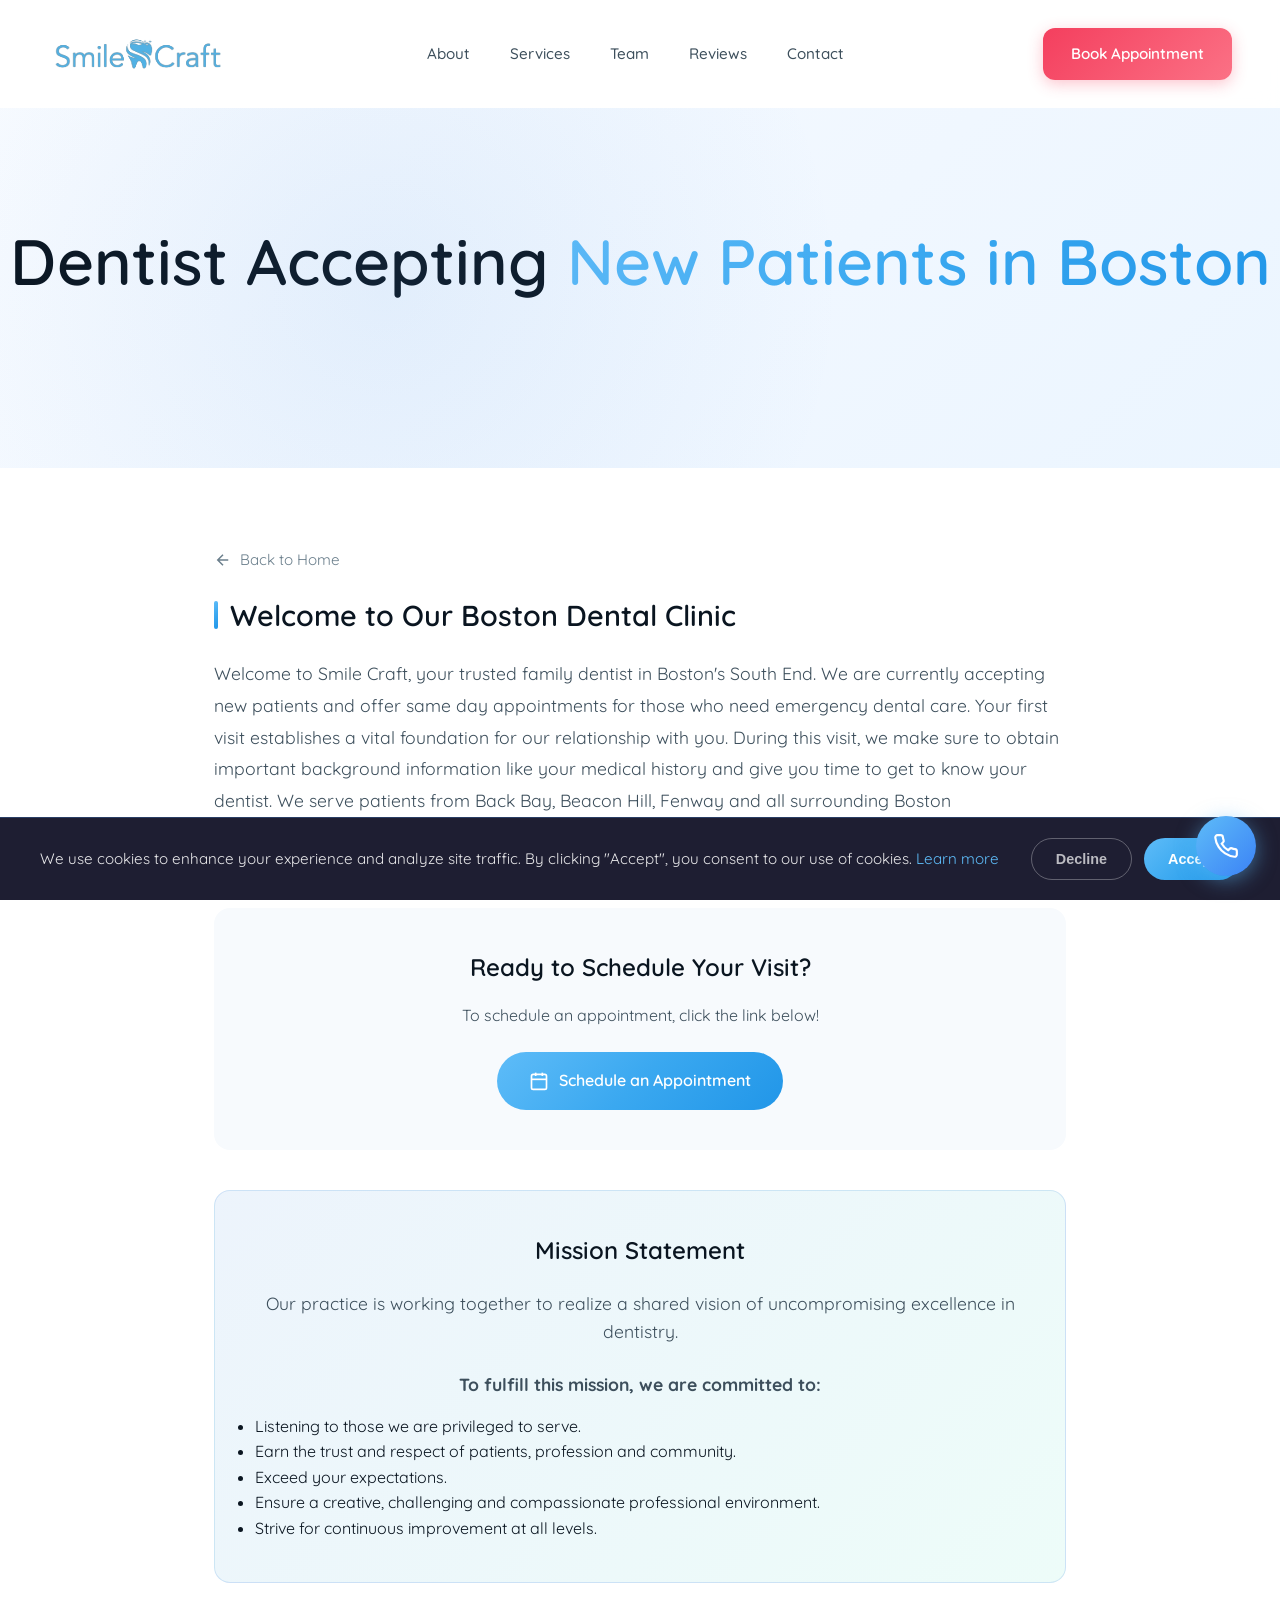
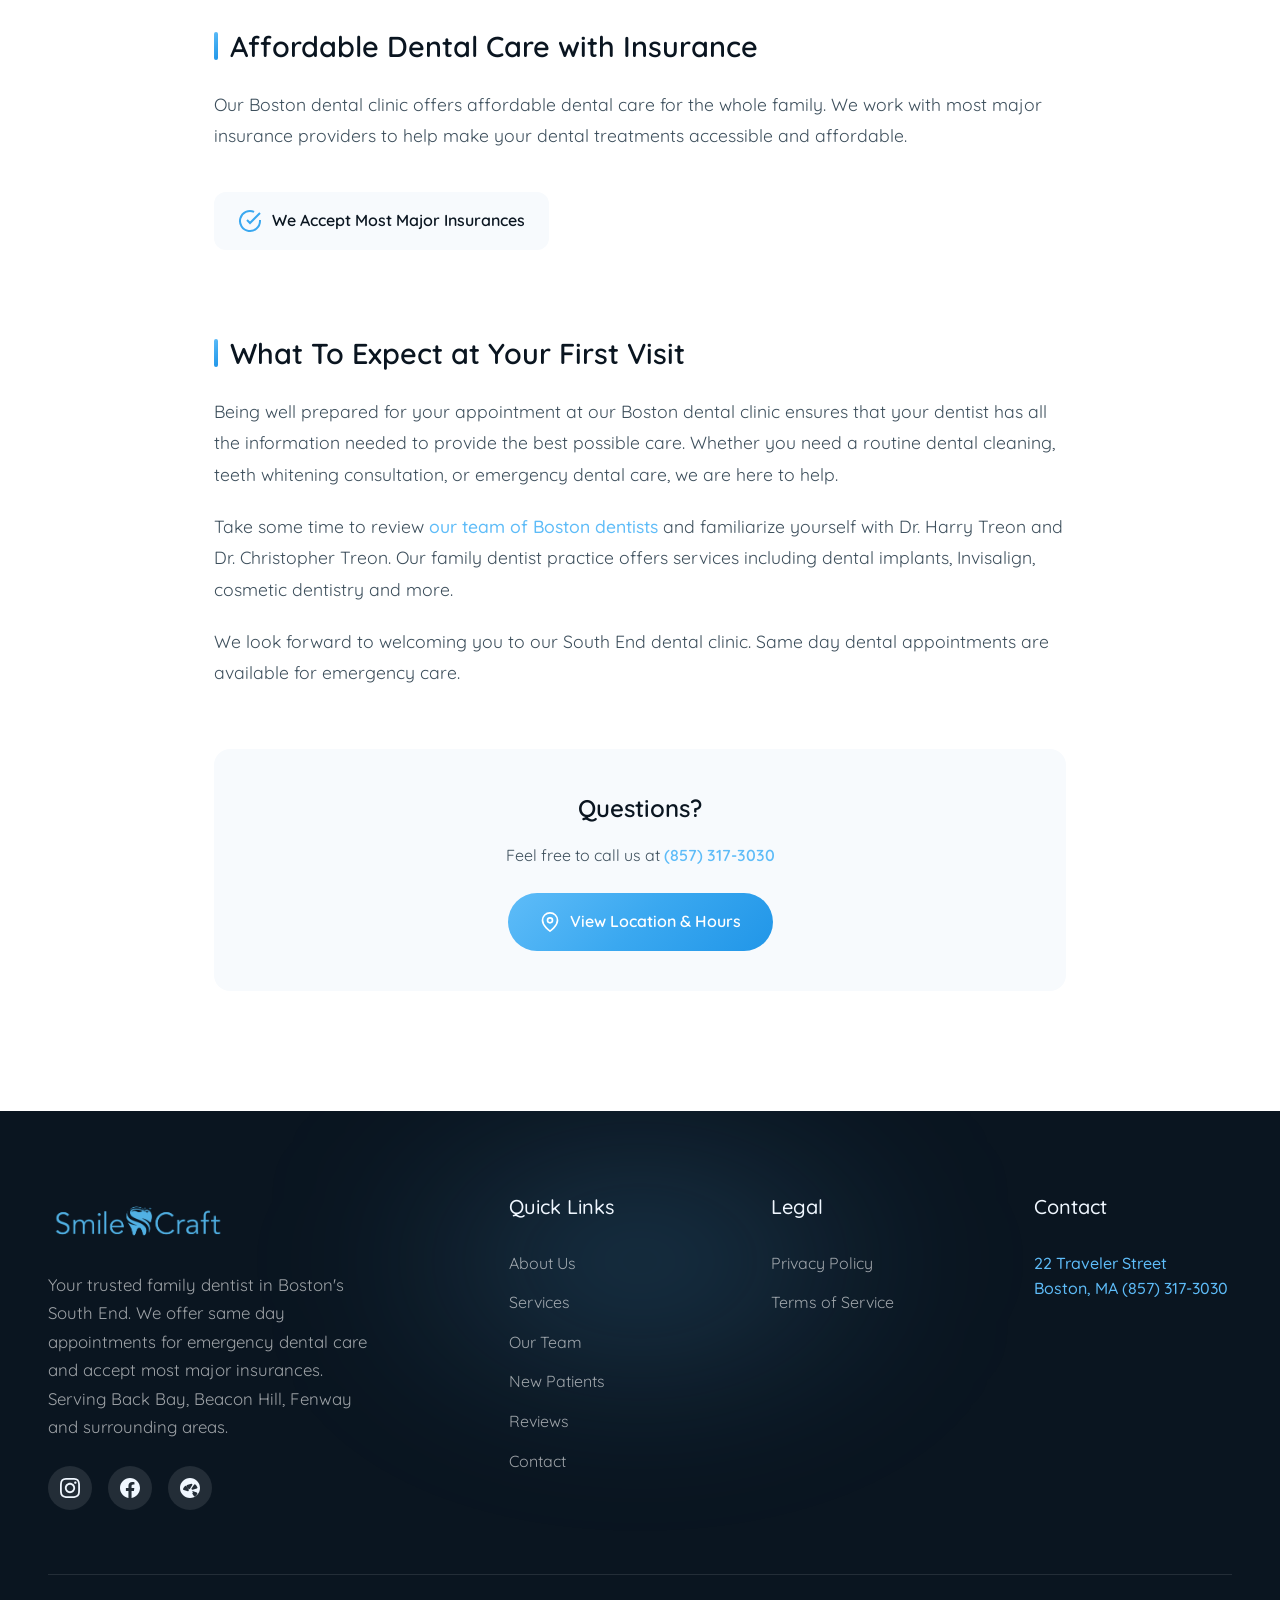
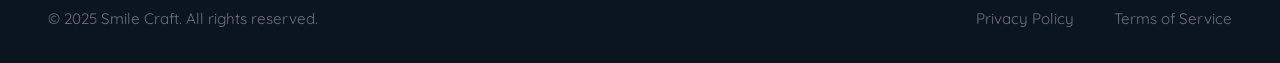
==== new-patients.html @ 6d2b988d "initial commit" ====
<!DOCTYPE html>
<html lang="en">
<head>
    <meta charset="UTF-8">
    <meta name="viewport" content="width=device-width, initial-scale=1.0">
    <title>New Patients | Dentist Accepting New Patients Boston | Same Day Appointments</title>
    <meta name="description" content="Smile Craft is a family dentist in Boston accepting new patients. We offer same day appointments and accept most major insurances. Visit our South End dental clinic today.">

    <!-- Google Tag Manager -->
    <script>(function(w,d,s,l,i){w[l]=w[l]||[];w[l].push({'gtm.start':
    new Date().getTime(),event:'gtm.js'});var f=d.getElementsByTagName(s)[0],
    j=d.createElement(s),dl=l!='dataLayer'?'&l='+l:'';j.async=true;j.src=
    'https://www.googletagmanager.com/gtm.js?id='+i+dl;f.parentNode.insertBefore(j,f);
    })(window,document,'script','dataLayer','GTM-54HP6XB7');</script>
    <!-- End Google Tag Manager -->

    <!-- Fonts -->
    <link rel="preconnect" href="https://fonts.googleapis.com">
    <link rel="preconnect" href="https://fonts.gstatic.com" crossorigin>
    <link href="https://fonts.googleapis.com/css2?family=Quicksand:wght@300;400;500;600;700&display=swap" rel="stylesheet">
    
    <!-- Styles -->
    <link rel="stylesheet" href="styles.css">
    <style>
        /* Use default cursor on this page */
        body, body * {
            cursor: auto !important;
        }
        
        body a, body button {
            cursor: pointer !important;
        }
        
        .page-hero {
            min-height: 40vh;
            display: flex;
            align-items: center;
            justify-content: center;
            background: var(--gradient-dark);
            position: relative;
            padding-top: 100px;
        }
        
        .page-hero::before {
            content: '';
            position: absolute;
            inset: 0;
            background: radial-gradient(circle at 30% 50%, rgba(74, 144, 226, 0.1) 0%, transparent 50%);
        }
        
        .page-hero h1 {
            font-size: clamp(2.5rem, 5vw, 4rem);
            font-weight: 600;
            text-align: center;
            color: var(--text-primary);
        }
        
        .page-hero h1 span {
            background: var(--gradient-primary);
            -webkit-background-clip: text;
            -webkit-text-fill-color: transparent;
        }
        
        .page-content {
            padding: 80px 0;
            background: var(--bg-primary);
        }
        
        .content-container {
            max-width: 900px;
            margin: 0 auto;
            padding: 0 24px;
        }
        
        .content-section {
            margin-bottom: 60px;
        }
        
        .content-section h2 {
            font-size: 1.8rem;
            font-weight: 600;
            color: var(--text-primary);
            margin-bottom: 20px;
            display: flex;
            align-items: center;
            gap: 12px;
        }
        
        .content-section h2::before {
            content: '';
            width: 4px;
            height: 28px;
            background: var(--gradient-primary);
            border-radius: 2px;
        }
        
        .content-section p {
            font-size: 1.1rem;
            line-height: 1.8;
            color: var(--text-secondary);
            margin-bottom: 20px;
        }
        
        .content-section ul {
            list-style: none;
            padding: 0;
            margin: 20px 0;
        }
        
        .content-section ul li {
            font-size: 1.1rem;
            line-height: 1.8;
            color: var(--text-secondary);
            padding-left: 28px;
            position: relative;
            margin-bottom: 12px;
        }
        
        .content-section ul li::before {
            content: '';
            position: absolute;
            left: 0;
            top: 10px;
            width: 8px;
            height: 8px;
            background: var(--accent-primary);
            border-radius: 50%;
        }
        
        .cta-box {
            background: var(--bg-secondary);
            border: 1px solid var(--border-light);
            border-radius: 16px;
            padding: 40px;
            text-align: center;
            margin: 40px 0;
        }
        
        .cta-box h3 {
            font-size: 1.5rem;
            font-weight: 600;
            color: var(--text-primary);
            margin-bottom: 16px;
        }
        
        .cta-box p {
            color: var(--text-secondary);
            margin-bottom: 24px;
        }
        
        .cta-button {
            display: inline-flex;
            align-items: center;
            gap: 10px;
            padding: 16px 32px;
            background: var(--gradient-primary);
            color: white;
            text-decoration: none;
            border-radius: 50px;
            font-weight: 600;
            font-size: 1rem;
            transition: transform 0.3s ease, box-shadow 0.3s ease;
        }
        
        .cta-button:hover {
            transform: translateY(-2px);
            box-shadow: 0 10px 30px rgba(74, 144, 226, 0.3);
        }
        
        .mission-box {
            background: linear-gradient(135deg, rgba(74, 144, 226, 0.1) 0%, rgba(80, 227, 194, 0.1) 100%);
            border: 1px solid rgba(74, 144, 226, 0.2);
            border-radius: 16px;
            padding: 40px;
            margin: 40px 0;
        }
        
        .mission-box h3 {
            font-size: 1.5rem;
            font-weight: 600;
            color: var(--text-primary);
            margin-bottom: 20px;
            text-align: center;
        }
        
        .mission-box > p {
            text-align: center;
            font-size: 1.1rem;
            color: var(--text-secondary);
            margin-bottom: 24px;
        }
        
        .insurance-badge {
            display: inline-flex;
            align-items: center;
            gap: 10px;
            padding: 16px 24px;
            background: var(--bg-secondary);
            border: 1px solid var(--border-light);
            border-radius: 12px;
            margin: 20px 0;
        }
        
        .insurance-badge svg {
            width: 24px;
            height: 24px;
            color: var(--accent-secondary);
        }
        
        .insurance-badge span {
            font-weight: 600;
            color: var(--text-primary);
        }
        
        .staff-link {
            color: var(--accent-primary);
            text-decoration: none;
            font-weight: 500;
            transition: color 0.3s ease;
        }
        
        .staff-link:hover {
            color: var(--accent-secondary);
            text-decoration: underline;
        }
        
        .back-link {
            display: inline-flex;
            align-items: center;
            gap: 8px;
            color: var(--text-muted);
            text-decoration: none;
            font-size: 0.95rem;
            margin-bottom: 20px;
            transition: color 0.3s ease;
        }
        
        .back-link:hover {
            color: var(--accent-primary);
        }
        
        .back-link svg {
            width: 18px;
            height: 18px;
        }
    </style>
</head>
<body>
    <!-- Google Tag Manager (noscript) -->
    <noscript><iframe src="https://www.googletagmanager.com/ns.html?id=GTM-54HP6XB7"
    height="0" width="0" style="display:none;visibility:hidden"></iframe></noscript>
    <!-- End Google Tag Manager (noscript) -->

    <!-- Page Transition Overlay -->
    <div class="page-transition" id="pageTransition"></div>
    
    <!-- Navigation -->
    <nav class="nav" id="nav">
        <div class="nav-container">
            <a href="index.html" class="nav-logo">
                <img src="assets/images/SC_TEXT_RGB.png" alt="Smile Craft Family Dentist Boston" class="logo-img">
            </a>
            
            <ul class="nav-links">
                <li><a href="index.html#about">About</a></li>
                <li><a href="index.html#services">Services</a></li>
                <li><a href="index.html#team">Team</a></li>
                <li><a href="index.html#testimonials">Reviews</a></li>
                <li><a href="index.html#contact">Contact</a></li>
            </ul>
            
            <a href="https://book2.getweave.com/a39bddf2-48ac-44b0-9388-3fecc2f129c3/request-appointment" target="_blank" rel="noopener noreferrer" class="nav-cta">Book Appointment</a>
            
            <button class="nav-toggle" aria-label="Toggle menu">
                <span></span>
                <span></span>
                <span></span>
            </button>
        </div>
    </nav>
    
    <!-- Mobile Menu -->
    <div class="mobile-menu">
        <button class="mobile-menu-close" aria-label="Close menu">
            <svg width="28" height="28" viewBox="0 0 24 24" fill="none" stroke="currentColor" stroke-width="2">
                <line x1="18" y1="6" x2="6" y2="18"></line>
                <line x1="6" y1="6" x2="18" y2="18"></line>
            </svg>
        </button>
        <ul class="mobile-menu-links">
            <li><a href="index.html#about">About</a></li>
            <li><a href="index.html#services">Services</a></li>
            <li><a href="index.html#team">Team</a></li>
            <li><a href="index.html#testimonials">Reviews</a></li>
            <li><a href="index.html#contact">Contact</a></li>
        </ul>
        <a href="https://book2.getweave.com/a39bddf2-48ac-44b0-9388-3fecc2f129c3/request-appointment" target="_blank" rel="noopener noreferrer" class="mobile-menu-cta">Book Appointment</a>
    </div>
    
    <!-- Page Hero -->
    <section class="page-hero">
        <h1>Dentist Accepting <span>New Patients in Boston</span></h1>
    </section>
    
    <!-- Page Content -->
    <section class="page-content">
        <div class="content-container">
            
            <a href="index.html" class="back-link">
                <svg viewBox="0 0 24 24" fill="none" stroke="currentColor" stroke-width="2">
                    <path d="M19 12H5M12 19l-7-7 7-7"/>
                </svg>
                Back to Home
            </a>
            
            <div class="content-section">
                <h2>Welcome to Our Boston Dental Clinic</h2>
                <p>
                    Welcome to Smile Craft, your trusted family dentist in Boston's South End. We are currently
                    accepting new patients and offer same day appointments for those who need emergency dental care.
                    Your first visit establishes a vital foundation for our relationship with you. During this visit,
                    we make sure to obtain important background information like your medical history and give you
                    time to get to know your dentist. We serve patients from Back Bay, Beacon Hill, Fenway and all
                    surrounding Boston neighborhoods.
                </p>
            </div>
            
            <div class="cta-box">
                <h3>Ready to Schedule Your Visit?</h3>
                <p>To schedule an appointment, click the link below!</p>
                <a href="https://book2.getweave.com/a39bddf2-48ac-44b0-9388-3fecc2f129c3/request-appointment" target="_blank" rel="noopener noreferrer" class="cta-button">
                    <svg width="20" height="20" viewBox="0 0 24 24" fill="none" stroke="currentColor" stroke-width="2">
                        <rect x="3" y="4" width="18" height="18" rx="2" ry="2"/>
                        <line x1="16" y1="2" x2="16" y2="6"/>
                        <line x1="8" y1="2" x2="8" y2="6"/>
                        <line x1="3" y1="10" x2="21" y2="10"/>
                    </svg>
                    Schedule an Appointment
                </a>
            </div>
            
            <div class="mission-box">
                <h3>Mission Statement</h3>
                <p>Our practice is working together to realize a shared vision of uncompromising excellence in dentistry.</p>
                <p style="text-align: center; color: var(--text-secondary); margin-bottom: 16px;"><strong>To fulfill this mission, we are committed to:</strong></p>
                <ul>
                    <li>Listening to those we are privileged to serve.</li>
                    <li>Earn the trust and respect of patients, profession and community.</li>
                    <li>Exceed your expectations.</li>
                    <li>Ensure a creative, challenging and compassionate professional environment.</li>
                    <li>Strive for continuous improvement at all levels.</li>
                </ul>
            </div>
            
            <div class="content-section">
                <h2>Affordable Dental Care with Insurance</h2>
                <p>
                    Our Boston dental clinic offers affordable dental care for the whole family. We work with most
                    major insurance providers to help make your dental treatments accessible and affordable.
                </p>
                <div class="insurance-badge">
                    <svg viewBox="0 0 24 24" fill="none" stroke="currentColor" stroke-width="2">
                        <path d="M22 11.08V12a10 10 0 1 1-5.93-9.14"/>
                        <polyline points="22 4 12 14.01 9 11.01"/>
                    </svg>
                    <span>We Accept Most Major Insurances</span>
                </div>
            </div>
            
            <div class="content-section">
                <h2>What To Expect at Your First Visit</h2>
                <p>
                    Being well prepared for your appointment at our Boston dental clinic ensures that your dentist
                    has all the information needed to provide the best possible care. Whether you need a routine
                    dental cleaning, teeth whitening consultation, or emergency dental care, we are here to help.
                </p>
                <p>
                    Take some time to review <a href="index.html#team" class="staff-link">our team of Boston dentists</a>
                    and familiarize yourself with Dr. Harry Treon and Dr. Christopher Treon. Our family dentist
                    practice offers services including dental implants, Invisalign, cosmetic dentistry and more.
                </p>
                <p>
                    We look forward to welcoming you to our South End dental clinic. Same day dental appointments
                    are available for emergency care.
                </p>
            </div>
            
            <div class="cta-box">
                <h3>Questions?</h3>
                <p>Feel free to call us at <a href="tel:8573173030" style="color: var(--accent-primary); font-weight: 600;">(857) 317-3030</a></p>
                <a href="index.html#contact" class="cta-button">
                    <svg width="20" height="20" viewBox="0 0 24 24" fill="none" stroke="currentColor" stroke-width="2">
                        <path d="M21 10c0 7-9 13-9 13s-9-6-9-13a9 9 0 0 1 18 0z"/>
                        <circle cx="12" cy="10" r="3"/>
                    </svg>
                    View Location & Hours
                </a>
            </div>
            
        </div>
    </section>
    
    <!-- Footer -->
    <footer class="footer">
        <div class="container">
            <div class="footer-grid">
                <div class="footer-brand">
                    <a href="index.html" class="footer-logo">
                        <img src="assets/images/SC_TEXT_RGB.png" alt="Smile Craft Dental Clinic Boston" class="logo-img">
                    </a>
                    <p class="footer-tagline">
                        Your trusted family dentist in Boston's South End. We offer same day appointments for emergency dental care and accept most major insurances. Serving Back Bay, Beacon Hill, Fenway and surrounding areas.
                    </p>
                    <div class="footer-social">
                        <a href="https://www.instagram.com/smilecraftboston/" target="_blank" rel="noopener" aria-label="Instagram">
                            <svg viewBox="0 0 24 24" fill="currentColor">
                                <path d="M12 2.163c3.204 0 3.584.012 4.85.07 3.252.148 4.771 1.691 4.919 4.919.058 1.265.069 1.645.069 4.849 0 3.205-.012 3.584-.069 4.849-.149 3.225-1.664 4.771-4.919 4.919-1.266.058-1.644.07-4.85.07-3.204 0-3.584-.012-4.849-.07-3.26-.149-4.771-1.699-4.919-4.92-.058-1.265-.07-1.644-.07-4.849 0-3.204.013-3.583.07-4.849.149-3.227 1.664-4.771 4.919-4.919 1.266-.057 1.645-.069 4.849-.069zm0-2.163c-3.259 0-3.667.014-4.947.072-4.358.2-6.78 2.618-6.98 6.98-.059 1.281-.073 1.689-.073 4.948 0 3.259.014 3.668.072 4.948.2 4.358 2.618 6.78 6.98 6.98 1.281.058 1.689.072 4.948.072 3.259 0 3.668-.014 4.948-.072 4.354-.2 6.782-2.618 6.979-6.98.059-1.28.073-1.689.073-4.948 0-3.259-.014-3.667-.072-4.947-.196-4.354-2.617-6.78-6.979-6.98-1.281-.059-1.69-.073-4.949-.073zm0 5.838c-3.403 0-6.162 2.759-6.162 6.162s2.759 6.163 6.162 6.163 6.162-2.759 6.162-6.163c0-3.403-2.759-6.162-6.162-6.162zm0 10.162c-2.209 0-4-1.79-4-4 0-2.209 1.791-4 4-4s4 1.791 4 4c0 2.21-1.791 4-4 4zm6.406-11.845c-.796 0-1.441.645-1.441 1.44s.645 1.44 1.441 1.44c.795 0 1.439-.645 1.439-1.44s-.644-1.44-1.439-1.44z"/>
                            </svg>
                        </a>
                        <a href="https://www.facebook.com/smilecraftsouthend" target="_blank" rel="noopener" aria-label="Facebook">
                            <svg viewBox="0 0 24 24" fill="currentColor">
                                <path d="M24 12.073c0-6.627-5.373-12-12-12s-12 5.373-12 12c0 5.99 4.388 10.954 10.125 11.854v-8.385H7.078v-3.47h3.047V9.43c0-3.007 1.792-4.669 4.533-4.669 1.312 0 2.686.235 2.686.235v2.953H15.83c-1.491 0-1.956.925-1.956 1.874v2.25h3.328l-.532 3.47h-2.796v8.385C19.612 23.027 24 18.062 24 12.073z"/>
                            </svg>
                        </a>
                        <a href="https://www.yelp.com/biz/smile-craft-boston" target="_blank" rel="noopener" aria-label="Yelp">
                            <svg viewBox="0 0 24 24" fill="currentColor">
                                <path d="M20.16 12.594l-4.995 1.433c-.96.276-1.74-.8-1.176-1.63l2.905-4.308a1.072 1.072 0 0 1 1.596-.206 9.194 9.194 0 0 1 2.364 3.252 1.073 1.073 0 0 1-.686 1.459zm-5.025 3.152l4.942 1.606a1.072 1.072 0 0 1 .636 1.48 9.316 9.316 0 0 1-2.47 3.169 1.073 1.073 0 0 1-1.592-.26l-2.76-4.409c-.528-.845.288-1.894 1.236-1.584zm-2.75-1.906c-.678-.68-1.94-.144-1.94.824v5.263c0 .852.947 1.373 1.67.918a9.192 9.192 0 0 0 3.03-2.931 1.073 1.073 0 0 0-.206-1.593l-2.554-2.48zM7.675 9.93l2.905 4.308c.564.83-.216 1.906-1.176 1.63l-4.995-1.433a1.073 1.073 0 0 1-.686-1.459 9.194 9.194 0 0 1 2.364-3.252 1.072 1.072 0 0 1 1.596.206zm.89-1.472l4.942-1.606c.948-.31 1.764.739 1.236 1.584l-2.76 4.409a1.073 1.073 0 0 1-1.592.26 9.316 9.316 0 0 1-2.47-3.169 1.072 1.072 0 0 1 .636-1.48zM12 0C5.373 0 0 5.373 0 12s5.373 12 12 12 12-5.373 12-12S18.627 0 12 0z"/>
                            </svg>
                        </a>
                    </div>
                </div>

                <div class="footer-links">
                    <h4>Quick Links</h4>
                    <ul>
                        <li><a href="index.html#about">About Us</a></li>
                        <li><a href="index.html#services">Services</a></li>
                        <li><a href="index.html#team">Our Team</a></li>
                        <li><a href="new-patients.html">New Patients</a></li>
                        <li><a href="index.html#testimonials">Reviews</a></li>
                        <li><a href="index.html#contact">Contact</a></li>
                    </ul>
                </div>

                <div class="footer-links">
                    <h4>Legal</h4>
                    <ul>
                        <li><a href="privacy-policy.html">Privacy Policy</a></li>
                        <li><a href="terms-of-service.html">Terms of Service</a></li>
                    </ul>
                </div>

                <div class="footer-contact">
                    <h4>Contact</h4>
                    <a href="https://www.google.com/maps/dir//22+Traveler+St,+Boston,+MA+02118" target="_blank" rel="noopener noreferrer">22 Traveler Street<br>Boston, MA</a>
                    <a href="tel:8573173030">(857) 317-3030</a>
                </div>
            </div>

            <div class="footer-bottom">
                <p>&copy; 2025 Smile Craft. All rights reserved.</p>
                <div class="footer-legal">
                    <a href="privacy-policy.html">Privacy Policy</a>
                    <a href="terms-of-service.html">Terms of Service</a>
                </div>
            </div>
        </div>
    </footer>

    <!-- UserWay Accessibility Widget - Position 4 = Bottom Left -->
    <script src="https://cdn.userway.org/widget.js" data-account="zApLnElSni" data-position="4"></script>

    <!-- Floating Contact Button -->
    <div id="floating-contact">
        <div class="float-menu">
            <a href="tel:8573173030" class="float-item">
                <svg viewBox="0 0 24 24" fill="none" stroke="currentColor" stroke-width="2">
                    <path d="M22 16.92v3a2 2 0 0 1-2.18 2 19.79 19.79 0 0 1-8.63-3.07 19.5 19.5 0 0 1-6-6 19.79 19.79 0 0 1-3.07-8.67A2 2 0 0 1 4.11 2h3a2 2 0 0 1 2 1.72 12.84 12.84 0 0 0 .7 2.81 2 2 0 0 1-.45 2.11L8.09 9.91a16 16 0 0 0 6 6l1.27-1.27a2 2 0 0 1 2.11-.45 12.84 12.84 0 0 0 2.81.7A2 2 0 0 1 22 16.92z"/>
                </svg>
                <span>Call Us</span>
            </a>
            <a href="https://www.google.com/maps/dir//22+Traveler+St,+Boston,+MA+02118" target="_blank" rel="noopener noreferrer" class="float-item">
                <svg viewBox="0 0 24 24" fill="none" stroke="currentColor" stroke-width="2">
                    <path d="M21 10c0 7-9 13-9 13s-9-6-9-13a9 9 0 0 1 18 0z"/>
                    <circle cx="12" cy="10" r="3"/>
                </svg>
                <span>Directions</span>
            </a>
        </div>
        <button id="float-toggle" aria-label="Contact options">
            <svg class="icon-phone" viewBox="0 0 24 24" fill="none" stroke="currentColor" stroke-width="2">
                <path d="M22 16.92v3a2 2 0 0 1-2.18 2 19.79 19.79 0 0 1-8.63-3.07 19.5 19.5 0 0 1-6-6 19.79 19.79 0 0 1-3.07-8.67A2 2 0 0 1 4.11 2h3a2 2 0 0 1 2 1.72 12.84 12.84 0 0 0 .7 2.81 2 2 0 0 1-.45 2.11L8.09 9.91a16 16 0 0 0 6 6l1.27-1.27a2 2 0 0 1 2.11-.45 12.84 12.84 0 0 0 2.81.7A2 2 0 0 1 22 16.92z"/>
            </svg>
            <svg class="icon-x" viewBox="0 0 24 24" fill="none" stroke="currentColor" stroke-width="2">
                <path d="M18 6L6 18M6 6l12 12"/>
            </svg>
        </button>
    </div>

    <!-- Cookie Consent Banner -->
    <div class="cookie-consent" id="cookieConsent">
        <div class="cookie-consent-inner">
            <div class="cookie-consent-text">
                <p>We use cookies to enhance your experience and analyze site traffic. By clicking "Accept", you consent to our use of cookies. <a href="privacy-policy.html">Learn more</a></p>
            </div>
            <div class="cookie-consent-buttons">
                <button class="cookie-btn cookie-btn-decline" id="cookieDecline">Decline</button>
                <button class="cookie-btn cookie-btn-accept" id="cookieAccept">Accept</button>
            </div>
        </div>
    </div>

    <script src="script.js"></script>
</body>
</html>
---- styles.css ----
/* ============================================
   SMILE CRAFT - Premium Dental Experience
   A stunning, modern website that impresses
   ============================================ */

/* CSS Variables */
:root {
    /* Colors - Smile Craft Brand Theme */
    --bg-primary: #ffffff;
    --bg-secondary: #f7fafd;
    --bg-tertiary: #eef4fa;
    --bg-card: #ffffff;
    --bg-dark: #0a1520;
    --bg-dark-secondary: #0f1d2a;
    
    --text-primary: #0a1520;
    --text-secondary: #3d4f5c;
    --text-muted: #6b7f8c;
    --text-light: #f0f7ff;
    
    /* Main Accent - Smile Craft Blue */
    --blue-50: #f0f9ff;
    --blue-100: #d6efff;
    --blue-200: #b3e3ff;
    --blue-300: #8ed5fc;
    --blue-400: #5ebcf8;
    --blue-500: #3aa8f0;
    --blue-600: #2196e8;
    --blue-700: #1a7bc4;
    --blue-800: #1560a0;
    --blue-900: #0f4678;
    
    /* Pop Color - Coral for CTAs */
    --coral-400: #fb7185;
    --coral-500: #f43f5e;
    --coral-600: #e11d48;
    
    --accent-primary: var(--blue-400);
    --accent-secondary: var(--blue-500);
    --accent-light: var(--blue-300);
    --accent-dark: var(--blue-600);
    --accent-glow: rgba(94, 188, 248, 0.5);
    
    --border-color: rgba(94, 188, 248, 0.15);
    --border-hover: rgba(94, 188, 248, 0.35);
    
    /* Gradients */
    --gradient-primary: linear-gradient(135deg, #5ebcf8 0%, #3aa8f0 50%, #2196e8 100%);
    --gradient-light: linear-gradient(135deg, #8ed5fc 0%, #5ebcf8 100%);
    --gradient-coral: linear-gradient(135deg, var(--coral-500) 0%, var(--coral-400) 100%);
    --gradient-hero: linear-gradient(135deg, #5ebcf8 0%, #3aa8f0 100%);
    --gradient-glass: linear-gradient(135deg, rgba(255,255,255,0.9) 0%, rgba(255,255,255,0.7) 100%);
    
    /* Typography */
    --font-display: 'Quicksand', Arial, Helvetica, sans-serif;
    --font-body: 'Quicksand', Arial, Helvetica, sans-serif;
    
    /* Spacing */
    --section-padding: clamp(5rem, 12vw, 10rem);
    --container-max: 1320px;
    --container-padding: clamp(1.5rem, 5vw, 3rem);
    
    /* Transitions */
    --transition-fast: 0.2s cubic-bezier(0.4, 0, 0.2, 1);
    --transition-medium: 0.4s cubic-bezier(0.4, 0, 0.2, 1);
    --transition-slow: 0.6s cubic-bezier(0.16, 1, 0.3, 1);
    --transition-bounce: 0.5s cubic-bezier(0.34, 1.56, 0.64, 1);
    
    /* Border Radius */
    --radius-sm: 12px;
    --radius-md: 16px;
    --radius-lg: 24px;
    --radius-xl: 32px;
    --radius-2xl: 48px;
}

/* Reset & Base */
*, *::before, *::after {
    margin: 0;
    padding: 0;
    box-sizing: border-box;
}

html {
    scroll-behavior: smooth;
    font-size: 16px;
    overflow-x: hidden;
    width: 100%;
    min-width: 100%;
    margin: 0;
    padding: 0;
    background: linear-gradient(135deg, #f8fbff 0%, #f0f7ff 50%, #e8f4ff 100%);
}

body {
    font-family: var(--font-body);
    background: linear-gradient(135deg, #f8fbff 0%, #f0f7ff 50%, #e8f4ff 100%);
    background-attachment: fixed;
    color: var(--text-primary);
    line-height: 1.6;
    -webkit-font-smoothing: antialiased;
    -moz-osx-font-smoothing: grayscale;
    min-width: 100%;
    width: 100%;
    margin: 0;
    padding: 0;
    overflow-x: hidden;
}

/* ============================================
   PRELOADER
   ============================================ */
.preloader {
    position: fixed;
    inset: 0;
    background: var(--bg-primary);
    z-index: 99999;
    display: flex;
    flex-direction: column;
    align-items: center;
    justify-content: center;
    gap: 2rem;
    transition: opacity 0.6s ease, visibility 0.6s ease;
}

.preloader.loaded {
    opacity: 0;
    visibility: hidden;
    pointer-events: none;
}

/* ============================================
   PAGE TRANSITIONS
   ============================================ */
.page-transition {
    position: fixed;
    top: 0;
    left: 0;
    width: 100%;
    height: 100%;
    background: var(--bg-primary);
    z-index: 99998;
    transform: translateX(-100%);
    transition: transform 0.5s cubic-bezier(0.65, 0, 0.35, 1);
    pointer-events: none;
}

.page-transition.active {
    transform: translateX(0);
    pointer-events: all;
}

.page-enter {
    animation: pageSlideIn 0.5s cubic-bezier(0.16, 1, 0.3, 1) forwards;
}

@keyframes pageSlideIn {
    from {
        opacity: 0;
    }
    to {
        opacity: 1;
    }
}

.preloader-logo {
    font-family: var(--font-display);
    font-size: 3rem;
    font-weight: 600;
    color: var(--text-primary);
    display: flex;
    align-items: center;
    gap: 1rem;
    animation: fadeInUp 0.8s ease forwards;
}

.preloader-logo .logo-icon {
    color: var(--accent-primary);
    animation: sparkle 1.5s ease-in-out infinite;
}

.preloader-logo .preloader-icon {
    height: auto;
    width: 250px;
    max-width: 80vw;
    filter: drop-shadow(0 0 0.5px rgba(0,0,0,0.3)) drop-shadow(0 0 0.5px rgba(0,0,0,0.3));
}

.preloader-bar {
    width: 200px;
    height: 4px;
    background: var(--bg-tertiary);
    border-radius: 4px;
    overflow: hidden;
    animation: fadeInUp 0.8s ease 0.2s forwards;
    opacity: 0;
}

.preloader-progress {
    width: 0%;
    height: 100%;
    background: var(--gradient-primary);
    border-radius: 4px;
    animation: loadProgress 1.8s ease-in-out forwards;
}

@keyframes loadProgress {
    0% { width: 0%; }
    50% { width: 70%; }
    100% { width: 100%; }
}

@keyframes fadeInUp {
    from { opacity: 0; transform: translateY(20px); }
    to { opacity: 1; transform: translateY(0); }
}

/* Default cursor - custom cursor disabled */
body, body * {
    cursor: auto;
}

body a, body button {
    cursor: pointer;
}

::selection {
    background: var(--blue-500);
    color: #ffffff;
}

a {
    color: inherit;
    text-decoration: none;
    transition: all var(--transition-fast);
}

img {
    max-width: 100%;
    height: auto;
    display: block;
}

.container {
    max-width: var(--container-max);
    margin: 0 auto;
    padding: 0 var(--container-padding);
}

/* ============================================
   NAVIGATION - Glassmorphism Style
   ============================================ */
.nav {
    position: sticky;
    position: -webkit-sticky;
    top: 0;
    left: 0;
    right: 0;
    z-index: 10000;
    padding: 1.5rem 0;
    transition: all var(--transition-medium);
    background: rgba(255, 255, 255, 0.95);
    backdrop-filter: blur(10px);
    -webkit-backdrop-filter: blur(10px);
    width: 100%;
}

.nav.scrolled {
    padding: 1rem 0;
    box-shadow: 0 2px 20px rgba(0, 0, 0, 0.08);
}

.nav.scrolled::before {
    display: none;
}

.nav-container {
    max-width: var(--container-max);
    margin: 0 auto;
    padding: 0 var(--container-padding);
    display: flex;
    align-items: center;
    justify-content: space-between;
}

.nav-logo {
    display: flex;
    align-items: center;
    gap: 0.75rem;
    font-family: var(--font-display);
    font-size: 1.75rem;
    font-weight: 600;
    letter-spacing: -0.02em;
}

.nav-logo .logo-img {
    height: 60px;
    width: auto;
    transition: var(--transition-fast);
    filter: drop-shadow(0 0 0.5px rgba(0,0,0,0.3)) drop-shadow(0 0 0.5px rgba(0,0,0,0.3));
}

@media (max-width: 768px) {
    .nav-logo .logo-img {
        height: 50px;
    }
}

.logo-icon {
    color: var(--blue-400);
    font-size: 1.5rem;
    animation: sparkle 2s ease-in-out infinite;
}

@keyframes sparkle {
    0%, 100% { transform: scale(1) rotate(0deg); opacity: 1; }
    50% { transform: scale(1.2) rotate(15deg); opacity: 0.8; }
}

.nav-links {
    display: flex;
    align-items: center;
    gap: 2.5rem;
    list-style: none;
}

.nav-links a {
    font-size: 0.95rem;
    font-weight: 500;
    color: var(--text-secondary);
    position: relative;
    padding: 0.5rem 0;
}

.nav-links a::after {
    content: '';
    position: absolute;
    bottom: 0;
    left: 0;
    width: 0;
    height: 2px;
    background: var(--gradient-primary);
    border-radius: 2px;
    transition: width var(--transition-medium);
}

.nav-links a:hover {
    color: var(--text-primary);
}

.nav-links a:hover::after {
    width: 100%;
}

.nav-cta {
    padding: 0.875rem 1.75rem;
    background: var(--gradient-coral);
    color: #ffffff;
    font-size: 0.95rem;
    font-weight: 600;
    border-radius: var(--radius-sm);
    box-shadow: 0 4px 15px rgba(244, 63, 94, 0.3);
    transition: all var(--transition-fast);
}

.nav-cta:hover {
    transform: translateY(-3px);
    box-shadow: 0 8px 25px rgba(244, 63, 94, 0.4);
}

.nav-toggle {
    display: none;
    flex-direction: column;
    gap: 6px;
    padding: 0.5rem;
    background: none;
    position: relative;
    z-index: 10001;
    border: none;
    cursor: pointer;
    z-index: 1001;
}

.nav-toggle span {
    width: 28px;
    height: 2px;
    background: var(--text-primary);
    border-radius: 2px;
    transition: all var(--transition-fast);
    transform-origin: center;
}

.nav-toggle.active span:nth-child(1) {
    transform: rotate(45deg) translate(6px, 6px);
}

.nav-toggle.active span:nth-child(2) {
    opacity: 0;
    transform: scaleX(0);
}

.nav-toggle.active span:nth-child(3) {
    transform: rotate(-45deg) translate(6px, -6px);
}

/* Mobile Menu */
.mobile-menu {
    position: fixed;
    top: 0;
    left: 0;
    right: 0;
    bottom: 0;
    background: rgba(255, 255, 255, 0.98);
    backdrop-filter: blur(20px);
    -webkit-backdrop-filter: blur(20px);
    z-index: 100000;
    display: flex;
    flex-direction: column;
    align-items: center;
    justify-content: center;
    gap: 2rem;
    opacity: 0;
    visibility: hidden;
    pointer-events: none;
    transition: all var(--transition-medium);
}

.mobile-menu.active {
    opacity: 1;
    visibility: visible;
    pointer-events: auto;
}

.mobile-menu-close {
    position: absolute;
    top: 1.5rem;
    right: 1.5rem;
    width: 48px;
    height: 48px;
    display: flex;
    align-items: center;
    justify-content: center;
    background: none;
    border: none;
    cursor: pointer;
    color: var(--text-primary);
    transition: all var(--transition-fast);
}

.mobile-menu-close:hover {
    color: var(--accent-primary);
    transform: rotate(90deg);
}

.mobile-menu-links {
    list-style: none;
    text-align: center;
}

.mobile-menu-links li {
    margin-bottom: 1.5rem;
    transform: translateY(20px);
    opacity: 0;
    transition: all var(--transition-medium);
}

.mobile-menu.active .mobile-menu-links li {
    transform: translateY(0) !important;
    opacity: 1 !important;
}

.mobile-menu.active .mobile-menu-links li:nth-child(1) { transition-delay: 0.1s; }
.mobile-menu.active .mobile-menu-links li:nth-child(2) { transition-delay: 0.15s; }
.mobile-menu.active .mobile-menu-links li:nth-child(3) { transition-delay: 0.2s; }
.mobile-menu.active .mobile-menu-links li:nth-child(4) { transition-delay: 0.25s; }
.mobile-menu.active .mobile-menu-links li:nth-child(5) { transition-delay: 0.3s; }
.mobile-menu.active .mobile-menu-links li:nth-child(6) { transition-delay: 0.35s; }

.mobile-menu-links a {
    font-family: var(--font-display);
    font-size: 2.5rem;
    font-weight: 500;
    color: var(--text-primary);
    transition: color var(--transition-fast);
}

.mobile-menu-links a:hover {
    color: var(--accent-primary);
}

.mobile-menu-cta {
    padding: 1.25rem 2.5rem;
    background: var(--gradient-coral);
    color: #ffffff;
    font-weight: 600;
    font-size: 1.1rem;
    border-radius: var(--radius-sm);
    transform: translateY(20px);
    opacity: 0;
    transition: all var(--transition-medium);
    transition-delay: 0.35s;
}

.mobile-menu.active .mobile-menu-cta {
    transform: translateY(0) !important;
    opacity: 1 !important;
}

.mobile-menu.active .mobile-menu-close {
    opacity: 1 !important;
    visibility: visible !important;
}

/* ============================================
   HERO SECTION - Stunning Impact
   ============================================ */
.hero {
    position: relative;
    min-height: 100vh;
    display: grid;
    grid-template-columns: 1fr 1fr;
    gap: 4rem;
    align-items: center;
    padding: 2rem var(--container-padding) var(--section-padding);
    max-width: var(--container-max);
    margin: 0 auto;
    overflow: visible;
    width: 100%;
}

/* Unified hero container background */
.hero::after {
    content: '';
    position: absolute;
    top: 50%;
    left: 50%;
    transform: translate(-50%, -50%);
    width: calc(100% + 80px);
    height: calc(100% - 60px);
    background: linear-gradient(
        135deg,
        #f8fbff 0%,
        #f0f7ff 50%,
        #e8f4ff 100%
    );
    border: 1px solid rgba(255, 255, 255, 0.7);
    border-radius: 40px;
    z-index: 0;
    box-shadow:
        0 30px 60px -20px rgba(94, 188, 248, 0.1),
        inset 0 1px 0 rgba(255, 255, 255, 1);
    pointer-events: none;
}

/* Hero wrapper for full-width background */
.hero::before {
    content: '';
    position: fixed;
    top: 0;
    left: 0;
    right: 0;
    height: 100vh;
    background: linear-gradient(135deg, #f8fbff 0%, #f0f7ff 50%, #e8f4ff 100%);
    z-index: -2;
    pointer-events: none;
}

.hero-bg {
    display: none;
}

/* Animated Gradient Mesh Background */
.hero-gradient {
    position: absolute;
    inset: -50%;
    background: 
        radial-gradient(ellipse 80% 50% at 20% 40%, rgba(94, 188, 248, 0.15) 0%, transparent 50%),
        radial-gradient(ellipse 60% 40% at 80% 20%, rgba(58, 168, 240, 0.12) 0%, transparent 50%),
        radial-gradient(ellipse 50% 60% at 60% 80%, rgba(142, 213, 252, 0.1) 0%, transparent 50%);
    animation: meshMove 20s ease-in-out infinite;
}

@keyframes meshMove {
    0%, 100% { transform: translate(0, 0) rotate(0deg); }
    25% { transform: translate(2%, 2%) rotate(1deg); }
    50% { transform: translate(-1%, 3%) rotate(-1deg); }
    75% { transform: translate(1%, -2%) rotate(0.5deg); }
}

.hero-pattern {
    position: absolute;
    inset: 0;
    background-image: 
        radial-gradient(circle at 2px 2px, rgba(94, 188, 248, 0.07) 1px, transparent 1px);
    background-size: 40px 40px;
    mask-image: radial-gradient(ellipse at center, black 30%, transparent 70%);
}

/* Floating Shapes */
.hero-bg::before,
.hero-bg::after {
    content: '';
    position: absolute;
    border-radius: 50%;
    filter: blur(60px);
    animation: float 8s ease-in-out infinite;
}

.hero-bg::before {
    top: 10%;
    right: 10%;
    width: 400px;
    height: 400px;
    background: rgba(94, 188, 248, 0.15);
    animation-delay: 0s;
}

.hero-bg::after {
    bottom: 20%;
    left: 5%;
    width: 300px;
    height: 300px;
    background: rgba(142, 213, 252, 0.12);
    animation-delay: 4s;
}

.hero-content {
    position: relative;
    z-index: 2;
}

.hero-badge {
    display: inline-flex;
    align-items: center;
    gap: 0.75rem;
    padding: 0.625rem 1.25rem;
    background: linear-gradient(135deg, rgba(94, 188, 248, 0.12) 0%, rgba(142, 213, 252, 0.06) 100%);
    border: 1px solid rgba(94, 188, 248, 0.25);
    border-radius: 100px;
    font-size: 0.9rem;
    font-weight: 500;
    color: var(--blue-700);
    margin-bottom: 2rem;
    backdrop-filter: blur(10px);
}

.badge-dot {
    width: 8px;
    height: 8px;
    background: var(--gradient-primary);
    border-radius: 50%;
    animation: pulse-dot 2s ease-in-out infinite;
}

@keyframes pulse-dot {
    0%, 100% { transform: scale(1); box-shadow: 0 0 0 0 rgba(94, 188, 248, 0.4); }
    50% { transform: scale(1.1); box-shadow: 0 0 0 8px rgba(94, 188, 248, 0); }
}

.hero-title {
    font-family: var(--font-display);
    font-size: clamp(2.2rem, 4.5vw, 3.5rem);
    font-weight: 600;
    line-height: 1.2;
    letter-spacing: -0.01em;
    margin-bottom: 1.5rem;
    word-wrap: break-word;
    overflow-wrap: break-word;
}

.hero-title .line {
    display: block;
    overflow: hidden;
}

.hero-title .line span {
    display: inline-block;
    animation: revealText 1s cubic-bezier(0.16, 1, 0.3, 1) forwards;
    animation-delay: var(--delay, 0s);
}

@keyframes revealText {
    from { transform: translateY(100%); opacity: 0; }
    to { transform: translateY(0); opacity: 1; }
}

.title-highlight {
    display: inline-block;
    background: var(--gradient-primary);
    -webkit-background-clip: text;
    -webkit-text-fill-color: transparent;
    background-clip: text;
    font-style: italic;
    position: relative;
}

.title-highlight::after {
    content: '';
    position: absolute;
    bottom: 0.1em;
    left: 0;
    width: 100%;
    height: 0.1em;
    background: var(--gradient-primary);
    opacity: 0.3;
    border-radius: 0.1em;
}

.hero-subtitle {
    font-size: 1.25rem;
    color: var(--text-secondary);
    max-width: 520px;
    margin-bottom: 2.5rem;
    line-height: 1.7;
}

.hero-actions {
    display: flex;
    gap: 1.25rem;
    flex-wrap: wrap;
    margin-bottom: 4rem;
}

/* Buttons - Stunning Style */
.btn {
    display: inline-flex;
    align-items: center;
    gap: 0.75rem;
    padding: 1.125rem 2rem;
    font-size: 1rem;
    font-weight: 600;
    border-radius: var(--radius-sm);
    transition: all var(--transition-fast);
    cursor: pointer;
    border: none;
    position: relative;
    overflow: hidden;
}

.btn-primary {
    background: var(--gradient-coral);
    color: #ffffff;
    box-shadow: 0 4px 20px rgba(244, 63, 94, 0.3);
}

.btn-primary::before {
    content: '';
    position: absolute;
    inset: 0;
    background: linear-gradient(135deg, rgba(255,255,255,0.2) 0%, transparent 50%);
    opacity: 0;
    transition: opacity var(--transition-fast);
}

.btn-primary:hover {
    transform: translateY(-3px);
    box-shadow: 0 8px 30px rgba(244, 63, 94, 0.4);
}

.btn-primary:hover::before {
    opacity: 1;
}

.btn-primary svg {
    transition: transform var(--transition-fast);
}

.btn-primary:hover svg {
    transform: translateX(4px);
}

.btn-secondary {
    background: rgba(94, 188, 248, 0.08);
    color: var(--blue-700);
    border: 2px solid rgba(94, 188, 248, 0.2);
}

.btn-secondary:hover {
    background: rgba(94, 188, 248, 0.12);
    border-color: rgba(94, 188, 248, 0.4);
    transform: translateY(-2px);
}

.btn-full {
    width: 100%;
    justify-content: center;
}

/* Hero Stats */
.hero-stats {
    display: flex;
    align-items: center;
    gap: 3rem;
}

.stat {
    text-align: left;
}

.stat-number {
    display: block;
    font-family: var(--font-display);
    font-size: 3rem;
    font-weight: 600;
    background: var(--gradient-primary);
    -webkit-background-clip: text;
    -webkit-text-fill-color: transparent;
    background-clip: text;
    line-height: 1;
    margin-bottom: 0.25rem;
}

.stat-label {
    font-size: 0.9rem;
    color: var(--text-muted);
    font-weight: 500;
}

.stat-divider {
    width: 1px;
    height: 50px;
    background: linear-gradient(to bottom, transparent, var(--blue-300), transparent);
}

/* Hero Visual */
.hero-visual {
    position: relative;
    z-index: 2;
}

.hero-image-wrapper {
    position: relative;
    aspect-ratio: 16/10;
    border-radius: var(--radius-2xl);
    overflow: hidden;
    box-shadow: 
        0 25px 50px -12px rgba(94, 188, 248, 0.2),
        0 0 0 1px rgba(94, 188, 248, 0.15);
}

.hero-image,
.hero-video {
    width: 100%;
    height: 100%;
    object-fit: cover;
    object-position: center;
    border-radius: 0;
}

/* Alternative: Let video define its own size */
.hero-image-wrapper.video-natural {
    aspect-ratio: auto;
    max-height: 70vh;
}

.hero-image-wrapper.video-natural .hero-video {
    width: 100%;
    height: auto;
    max-height: 70vh;
    object-fit: contain;
}

@media (max-width: 1024px) {
    .hero-image-wrapper.video-natural {
        max-height: 50vh;
    }

    .hero-image-wrapper.video-natural .hero-video {
        max-height: 50vh;
    }
}

/* Vertical video styling */
.hero-image-wrapper.video-vertical {
    aspect-ratio: auto;
    min-height: 512px;
    width: 100%;
    max-width: 100%;
    display: flex;
    align-items: center;
    justify-content: center;
    background: transparent;
    box-shadow: none;
    margin-top: 11%;
}

.hero-image-wrapper.video-vertical .hero-video {
    width: 450px;
    height: auto;
    min-height: 620px;
    max-height: 88vh;
    object-fit: cover;
    transition: opacity 1s ease-in-out;
    border-radius: var(--radius-2xl);
    box-shadow:
        0 25px 50px -12px rgba(94, 188, 248, 0.2),
        0 0 0 1px rgba(94, 188, 248, 0.15);
}

.hero-image-wrapper.video-vertical .hero-video.fading {
    opacity: 0;
}

@media (max-width: 1024px) {
    .hero-image-wrapper.video-vertical {
        min-height: 400px;
        margin-top: 5%;
    }

    .hero-image-wrapper.video-vertical .hero-video {
        max-height: 65vh;
        min-height: 400px;
    }
}

/* Mobile title - hidden by default */
.hero-title-mobile {
    display: none;
}

@media (max-width: 640px) {
    .hero {
        display: flex;
        flex-direction: column-reverse;
        padding-top: 0;
        padding-bottom: 2rem;
        gap: 0;
        min-height: auto;
    }

    .hero::after {
        width: calc(100% + 20px);
        height: calc(100% - 20px);
        border-radius: 24px;
        top: 55%;
    }

    .hero-visual {
        width: 100%;
        max-width: 100%;
        margin: 0;
        display: flex;
        flex-direction: column;
        align-items: center;
    }

    /* Show mobile title above video */
    .hero-title-mobile {
        display: block;
        font-size: clamp(2rem, 8vw, 2.5rem);
        font-weight: 700;
        line-height: 1.1;
        text-align: center;
        padding-top: 80px;
        margin-top: 4rem;
        margin-bottom: 4rem;
        color: var(--text-primary);
    }

    .hero-title-mobile .title-highlight {
        background: var(--gradient-primary);
        -webkit-background-clip: text;
        -webkit-text-fill-color: transparent;
        background-clip: text;
    }

    /* Hide the original title on mobile */
    .hero-content .hero-title {
        display: none;
    }

    .hero-image-wrapper.video-vertical {
        margin-top: 0;
        width: 100%;
        max-height: 600vh;
    }

    .hero-image-wrapper.video-vertical .hero-video {
        width: 100%;
        height: auto;
        min-height: 500px;
        object-fit: cover;
    }
}

.hero-image-placeholder {
    width: 100%;
    height: 100%;
    background: linear-gradient(135deg, var(--blue-50) 0%, var(--bg-tertiary) 100%);
    display: flex;
    flex-direction: column;
    align-items: center;
    justify-content: center;
    gap: 1.5rem;
    color: var(--blue-600);
    position: relative;
    overflow: hidden;
}

.hero-image-placeholder::before {
    content: '';
    position: absolute;
    inset: 0;
    background: 
        radial-gradient(circle at 30% 20%, rgba(94, 188, 248, 0.12) 0%, transparent 40%),
        radial-gradient(circle at 70% 80%, rgba(142, 213, 252, 0.1) 0%, transparent 40%);
}

.placeholder-icon {
    opacity: 0.4;
    animation: float 6s ease-in-out infinite;
}

.hero-image-placeholder span {
    font-weight: 500;
    opacity: 0.6;
}

.hero-image-accent {
    position: absolute;
    bottom: -30px;
    right: -30px;
    width: 70%;
    height: 70%;
    background: var(--gradient-primary);
    opacity: 0.15;
    border-radius: var(--radius-2xl);
    z-index: -1;
    filter: blur(40px);
}

/* Floating Cards - Glassmorphism */
.floating-card {
    position: absolute;
    display: flex;
    align-items: center;
    gap: 1rem;
    padding: 1.125rem 1.5rem;
    background: rgba(255, 255, 255, 0.9);
    backdrop-filter: blur(20px);
    -webkit-backdrop-filter: blur(20px);
    border: 1px solid rgba(255, 255, 255, 0.8);
    border-radius: var(--radius-md);
    box-shadow: 
        0 20px 40px rgba(0, 0, 0, 0.08),
        0 0 0 1px rgba(94, 188, 248, 0.1);
    animation: float 6s ease-in-out infinite;
}

.card-1 {
    top: 12%;
    left: -15%;
    animation-delay: 0s;
}

.card-2 {
    bottom: 18%;
    right: -10%;
    animation-delay: 3s;
}

@keyframes float {
    0%, 100% { transform: translateY(0) rotate(0deg); }
    50% { transform: translateY(-20px) rotate(2deg); }
}

.card-icon {
    font-size: 2rem;
}

.card-content {
    display: flex;
    flex-direction: column;
}

.card-title {
    font-size: 0.95rem;
    font-weight: 600;
    color: var(--text-primary);
}

.card-desc {
    font-size: 0.8rem;
    color: var(--text-muted);
}

/* Scroll Indicator */
.scroll-indicator {
    position: absolute;
    bottom: 3rem;
    left: 50%;
    transform: translateX(-50%);
    display: flex;
    flex-direction: column;
    align-items: center;
    gap: 0.75rem;
    color: var(--text-muted);
    font-size: 0.85rem;
    font-weight: 500;
}

.scroll-line {
    width: 2px;
    height: 50px;
    background: linear-gradient(to bottom, var(--blue-400), transparent);
    border-radius: 2px;
    position: relative;
    overflow: hidden;
}

.scroll-line::after {
    content: '';
    position: absolute;
    top: 0;
    left: 0;
    width: 100%;
    height: 30%;
    background: var(--blue-600);
    animation: scroll-bounce 2s ease-in-out infinite;
}

@keyframes scroll-bounce {
    0%, 100% { top: 0; }
    50% { top: 70%; }
}

/* ============================================
   SECTIONS COMMON
   ============================================ */
section {
    padding: var(--section-padding) 0;
    position: relative;
}

.section-tag {
    display: inline-flex;
    align-items: center;
    gap: 0.5rem;
    font-size: 0.9rem;
    font-weight: 600;
    color: var(--blue-500);
    text-transform: uppercase;
    letter-spacing: 0.15em;
    margin-bottom: 1rem;
}

.section-tag::before {
    content: '';
    width: 40px;
    height: 2px;
    background: var(--gradient-primary);
    border-radius: 2px;
}

.section-title {
    font-family: var(--font-display);
    font-size: clamp(2.5rem, 5vw, 4rem);
    font-weight: 500;
    line-height: 1.15;
    letter-spacing: -0.02em;
    margin-bottom: 1.25rem;
}

.title-accent {
    color: var(--blue-500);
    font-style: italic;
}

.section-desc {
    font-size: 1.15rem;
    color: var(--text-secondary);
    max-width: 600px;
    line-height: 1.7;
}

.section-header {
    text-align: center;
    margin-bottom: 5rem;
}

.section-header .section-tag::before {
    display: none;
}

.section-header .section-desc {
    margin: 0 auto;
}

/* ============================================
   ABOUT SECTION
   ============================================ */
.about {
    background: var(--bg-secondary);
    position: relative;
    overflow: hidden;
}

.about::before {
    content: '';
    position: absolute;
    top: 0;
    left: 0;
    right: 0;
    height: 1px;
    background: linear-gradient(90deg, transparent, var(--blue-200), transparent);
}

.about-grid {
    display: grid;
    grid-template-columns: 1fr 1fr;
    gap: 8rem;
    align-items: center;
}

.about-text {
    font-size: 1.1rem;
    color: var(--text-secondary);
    margin-bottom: 1.75rem;
    line-height: 1.8;
}

.about-features {
    display: flex;
    flex-direction: column;
    gap: 1.25rem;
    margin-top: 2.5rem;
}

.feature {
    display: flex;
    align-items: center;
    gap: 1.25rem;
    padding: 1rem;
    background: rgba(255, 255, 255, 0.7);
    border-radius: var(--radius-sm);
    border: 1px solid var(--border-color);
    transition: all var(--transition-fast);
}

.feature:hover {
    background: rgba(255, 255, 255, 1);
    border-color: var(--blue-300);
    transform: translateX(8px);
}

.feature-icon {
    width: 48px;
    height: 48px;
    display: flex;
    align-items: center;
    justify-content: center;
    background: var(--gradient-primary);
    border-radius: var(--radius-sm);
    color: #ffffff;
    flex-shrink: 0;
}

.feature span {
    font-size: 1rem;
    font-weight: 500;
    color: var(--text-primary);
}

/* About Visual */
.about-visual {
    position: relative;
}

.about-image-grid {
    display: grid;
    grid-template-columns: repeat(2, 1fr);
    gap: 1.25rem;
}

.about-img {
    border-radius: var(--radius-lg);
    overflow: hidden;
    box-shadow: 0 20px 40px rgba(0, 0, 0, 0.06);
}

.about-img img {
    width: 100%;
    height: 100%;
    object-fit: cover;
    transition: transform var(--transition-medium);
}

.about-img:hover img {
    transform: scale(1.05);
}

.about-img.img-1 {
    grid-column: span 2;
    aspect-ratio: 16/9;
}

.about-img.img-2,
.about-img.img-3 {
    aspect-ratio: 1;
}

.img-placeholder {
    width: 100%;
    height: 100%;
    background: linear-gradient(135deg, var(--blue-50) 0%, var(--bg-tertiary) 100%);
    display: flex;
    align-items: center;
    justify-content: center;
    color: var(--blue-500);
    font-size: 0.95rem;
    font-weight: 500;
}

.about-accent-shape {
    position: absolute;
    top: -50px;
    right: -50px;
    width: 250px;
    height: 250px;
    background: var(--gradient-primary);
    opacity: 0.1;
    border-radius: 50%;
    z-index: -1;
    filter: blur(50px);
}

/* ============================================
   GALLERY SECTION - Simple Slider
   ============================================ */
.gallery {
    padding: var(--section-padding) 0;
    background: var(--bg-secondary);
}

.gallery .section-header.center {
    text-align: center;
    max-width: 600px;
    margin: 0 auto 3rem;
}

/* Gallery Slider */
.gallery-slider {
    position: relative;
    max-width: 1000px;
    margin: 0 auto;
}

.slider-container {
    overflow: hidden;
    border-radius: var(--radius-xl);
    background: var(--bg-tertiary);
    transition: height 0.4s cubic-bezier(0.4, 0, 0.2, 1);
}

.slider-track {
    display: flex;
    transition: transform 0.5s cubic-bezier(0.4, 0, 0.2, 1);
    align-items: flex-start;
}

.slide {
    flex: 0 0 100%;
    min-width: 100%;
    position: relative;
    display: flex;
    justify-content: center;
    align-items: center;
}

.slide img,
.slide video {
    max-width: 100%;
    max-height: 70vh;
    width: auto;
    height: auto;
    object-fit: contain;
    display: block;
    border-radius: var(--radius-lg);
}

/* Navigation Arrows */
.slider-nav {
    position: absolute;
    top: 50%;
    transform: translateY(-50%);
    width: 50px;
    height: 50px;
    border-radius: 50%;
    background: rgba(255, 255, 255, 0.95);
    border: none;
    cursor: pointer;
    display: flex;
    align-items: center;
    justify-content: center;
    color: var(--text-primary);
    box-shadow: 0 4px 20px rgba(0, 0, 0, 0.15);
    transition: all var(--transition-fast);
    z-index: 10;
}

.slider-nav:hover {
    background: var(--gradient-primary);
    color: #ffffff;
    transform: translateY(-50%) scale(1.1);
}

.slider-prev {
    left: -25px;
}

.slider-next {
    right: -25px;
}

/* Dots Navigation */
.slider-dots {
    display: flex;
    justify-content: center;
    gap: 10px;
    margin-top: 1.5rem;
}

.slider-dot {
    width: 10px;
    height: 10px;
    border-radius: 50%;
    background: var(--border-color);
    border: none;
    cursor: pointer;
    transition: all var(--transition-fast);
    padding: 0;
}

.slider-dot:hover {
    background: var(--blue-300);
}

.slider-dot.active {
    background: var(--blue-500);
    transform: scale(1.2);
}

/* Responsive */
@media (max-width: 1100px) {
    .gallery-slider {
        max-width: calc(100% - 60px);
    }
    
    .slider-prev {
        left: -20px;
    }
    
    .slider-next {
        right: -20px;
    }
}

@media (max-width: 768px) {
    .gallery-slider {
        max-width: calc(100% - 2rem);
    }
    
    .slider-container {
        border-radius: var(--radius-xl);
    }
    
    .slide img,
    .slide video {
        max-height: 50vh;
    }
    
    .slider-nav {
        width: 40px;
        height: 40px;
    }
    
    .slider-prev {
        left: -10px;
    }
    
    .slider-next {
        right: -10px;
    }
    
    .slider-dots {
        margin-top: 1rem;
    }
}

/* Lightbox */
.lightbox {
    display: none;
    position: fixed;
    top: 0;
    left: 0;
    width: 100%;
    height: 100%;
    background: rgba(10, 21, 32, 0.95);
    z-index: 99999;
    justify-content: center;
    align-items: center;
    backdrop-filter: blur(10px);
}

.lightbox.active {
    display: flex;
}

.lightbox-content {
    max-width: 90vw;
    max-height: 85vh;
    display: flex;
    justify-content: center;
    align-items: center;
}

.lightbox-image {
    max-width: 100%;
    max-height: 85vh;
    object-fit: contain;
    border-radius: var(--radius-xl);
    box-shadow: 0 25px 80px rgba(0, 0, 0, 0.5);
    animation: lightboxFadeIn 0.3s ease;
}

@keyframes lightboxFadeIn {
    from {
        opacity: 0;
        transform: scale(0.95);
    }
    to {
        opacity: 1;
        transform: scale(1);
    }
}

.lightbox-close {
    position: absolute;
    top: 2rem;
    right: 2rem;
    background: rgba(255, 255, 255, 0.1);
    border: none;
    color: white;
    width: 50px;
    height: 50px;
    border-radius: 50%;
    cursor: pointer;
    display: flex;
    align-items: center;
    justify-content: center;
    transition: all 0.3s ease;
}

.lightbox-close:hover {
    background: rgba(255, 255, 255, 0.2);
    transform: scale(1.1);
}

.lightbox-nav {
    position: absolute;
    top: 50%;
    transform: translateY(-50%);
    background: rgba(255, 255, 255, 0.1);
    border: none;
    color: white;
    width: 60px;
    height: 60px;
    border-radius: 50%;
    cursor: pointer;
    display: flex;
    align-items: center;
    justify-content: center;
    transition: all 0.3s ease;
}

.lightbox-nav:hover {
    background: rgba(255, 255, 255, 0.2);
    transform: translateY(-50%) scale(1.1);
}

.lightbox-prev {
    left: 2rem;
}

.lightbox-next {
    right: 2rem;
}

.lightbox-counter {
    position: absolute;
    bottom: 2rem;
    left: 50%;
    transform: translateX(-50%);
    color: rgba(255, 255, 255, 0.7);
    font-size: 0.9rem;
    font-weight: 500;
}

@media (max-width: 768px) {
    .lightbox-nav {
        width: 45px;
        height: 45px;
    }

    .lightbox-prev {
        left: 1rem;
    }

    .lightbox-next {
        right: 1rem;
    }

    .lightbox-close {
        top: 1rem;
        right: 1rem;
        width: 40px;
        height: 40px;
    }
}

/* ============================================
   SERVICES SECTION
   ============================================ */
.services {
    position: relative;
    overflow: hidden;
}

.services-bg {
    position: absolute;
    inset: 0;
    z-index: -1;
}

.services-gradient {
    position: absolute;
    top: 50%;
    left: 50%;
    transform: translate(-50%, -50%);
    width: 150%;
    height: 150%;
    background: 
        radial-gradient(ellipse at 30% 50%, rgba(94, 188, 248, 0.08) 0%, transparent 50%),
        radial-gradient(ellipse at 70% 50%, rgba(142, 213, 252, 0.06) 0%, transparent 50%);
}

.services-slider-wrapper {
    overflow: hidden;
    width: 100%;
    position: relative;
    padding-top: 2rem;
}

.services-grid {
    display: flex;
    gap: 2rem;
    animation: servicesScroll 30s linear infinite;
    width: max-content;
}

@keyframes servicesScroll {
    0% {
        transform: translateX(0);
    }
    100% {
        transform: translateX(-50%);
    }
}

.service-card {
    flex: 0 0 350px;
    min-width: 350px;
}

.service-card {
    background: var(--bg-card);
    border: 1px solid var(--border-color);
    border-radius: var(--radius-xl);
    padding: 2.5rem;
    transition: all var(--transition-medium);
    position: relative;
    overflow: hidden;
}

.service-card::before {
    content: '';
    position: absolute;
    top: 0;
    left: 0;
    right: 0;
    height: 4px;
    background: var(--gradient-primary);
    transform: scaleX(0);
    transform-origin: left;
    transition: transform var(--transition-medium);
}

.service-card:hover {
    border-color: var(--blue-300);
    transform: translateY(-12px);
    box-shadow: 
        0 30px 60px rgba(94, 188, 248, 0.12),
        0 0 0 1px rgba(94, 188, 248, 0.1);
}

.service-card:hover::before {
    transform: scaleX(1);
}

.service-icon {
    width: 72px;
    height: 72px;
    display: flex;
    align-items: center;
    justify-content: center;
    background: linear-gradient(135deg, var(--blue-50) 0%, rgba(94, 188, 248, 0.1) 100%);
    border-radius: var(--radius-md);
    color: var(--blue-600);
    margin-bottom: 1.75rem;
    transition: all var(--transition-medium);
}

.service-card:hover .service-icon {
    background: var(--gradient-primary);
    color: #ffffff;
    transform: scale(1.1) rotate(5deg);
}

.service-title {
    font-family: var(--font-display);
    font-size: 1.625rem;
    font-weight: 500;
    margin-bottom: 0.875rem;
    color: var(--text-primary);
}

.service-desc {
    font-size: 1rem;
    color: var(--text-secondary);
    margin-bottom: 0;
    line-height: 1.7;
}

/* ============================================
   TEAM SECTION
   ============================================ */
.team {
    background: var(--bg-secondary);
    position: relative;
}

.team::before {
    content: '';
    position: absolute;
    top: 0;
    left: 0;
    right: 0;
    height: 1px;
    background: linear-gradient(90deg, transparent, var(--blue-300), transparent);
}

.team-grid {
    display: grid;
    grid-template-columns: repeat(2, 1fr);
    gap: 2.5rem;
    max-width: 900px;
    margin: 0 auto;
}

.team-card {
    background: var(--bg-card);
    border: 1px solid var(--border-color);
    border-radius: var(--radius-xl);
    overflow: hidden;
    transition: all var(--transition-medium);
    box-shadow: 0 10px 40px rgba(0, 0, 0, 0.04);
}

.team-card:hover {
    border-color: var(--blue-300);
    transform: translateY(-8px);
    box-shadow: 0 30px 60px rgba(94, 188, 248, 0.1);
}

.team-image {
    position: relative;
    aspect-ratio: 4/3;
    overflow: hidden;
    background: linear-gradient(135deg, var(--blue-50) 0%, var(--bg-tertiary) 100%);
}

.team-image img {
    width: 100%;
    height: 100%;
    object-fit: cover;
    object-position: center 30%;
    transition: transform var(--transition-medium);
}

.team-card:hover .team-image img {
    transform: scale(1.05);
}

.team-image-placeholder {
    width: 100%;
    height: 100%;
    background: linear-gradient(135deg, var(--blue-50) 0%, var(--bg-tertiary) 100%);
    display: flex;
    align-items: center;
    justify-content: center;
    color: var(--blue-400);
}

.team-image-overlay {
    position: absolute;
    bottom: 0;
    left: 0;
    right: 0;
    height: 30%;
    background: linear-gradient(to top, var(--bg-card) 0%, transparent 100%);
    pointer-events: none;
}

.team-info {
    padding: 1.75rem;
}

.team-name {
    font-family: var(--font-display);
    font-size: 2rem;
    font-weight: 500;
    margin-bottom: 0.375rem;
}

.team-role {
    display: inline-block;
    font-size: 0.95rem;
    font-weight: 600;
    color: var(--blue-600);
    margin-bottom: 1.25rem;
}

.team-bio {
    font-size: 1rem;
    color: var(--text-secondary);
    line-height: 1.75;
    margin-bottom: 1.75rem;
}

.team-credentials {
    display: flex;
    flex-wrap: wrap;
    gap: 0.625rem;
}

.credential {
    padding: 0.625rem 1.125rem;
    background: linear-gradient(135deg, var(--blue-50) 0%, rgba(94, 188, 248, 0.08) 100%);
    border-radius: 100px;
    font-size: 0.85rem;
    font-weight: 500;
    color: var(--blue-700);
}

/* ============================================
   REVIEWS SECTION
   ============================================ */
.reviews-section {
    padding: var(--section-padding) 0;
    position: relative;
    overflow: hidden;
}

.reviews-section::before {
    content: '';
    position: absolute;
    top: 0;
    left: 0;
    right: 0;
    bottom: 0;
    background:
        radial-gradient(ellipse at 20% 0%, rgba(94, 188, 248, 0.08) 0%, transparent 50%),
        radial-gradient(ellipse at 80% 100%, rgba(142, 213, 252, 0.06) 0%, transparent 50%),
        var(--bg-secondary);
    z-index: 0;
}

.reviews-section .container {
    position: relative;
    z-index: 1;
}

.reviews-highlight {
    max-width: 1000px;
    margin: 0 auto;
    text-align: center;
}

.reviews-rating {
    margin-bottom: 48px;
}

.rating-stars {
    display: flex;
    justify-content: center;
    gap: 8px;
    margin-bottom: 16px;
}

.rating-stars svg {
    width: 36px;
    height: 36px;
    color: #fbbf24;
    filter: drop-shadow(0 2px 4px rgba(251, 191, 36, 0.3));
}

.rating-score {
    display: block;
    font-size: 4rem;
    font-weight: 700;
    color: var(--text-dark);
    line-height: 1;
    margin-bottom: 8px;
}

.rating-count {
    font-size: 1.1rem;
    color: var(--text-muted);
}

.reviews-grid {
    display: grid;
    grid-template-columns: repeat(3, 1fr);
    gap: 24px;
    margin-bottom: 48px;
}

.review-card {
    background: var(--bg-card);
    border: 1px solid var(--border-color);
    border-radius: var(--radius-lg);
    padding: 28px;
    text-align: left;
    transition: all 0.3s ease;
}

.review-card:hover {
    transform: translateY(-4px);
    box-shadow: 0 20px 40px rgba(94, 188, 248, 0.1);
}

.review-header {
    display: flex;
    align-items: center;
    gap: 14px;
    margin-bottom: 16px;
}

.reviewer-avatar {
    width: 48px;
    height: 48px;
    border-radius: 50%;
    background: var(--gradient-primary);
    color: white;
    display: flex;
    align-items: center;
    justify-content: center;
    font-weight: 600;
    font-size: 1rem;
}

.reviewer-info {
    flex: 1;
}

.reviewer-name {
    display: block;
    font-weight: 600;
    color: var(--text-dark);
    margin-bottom: 4px;
}

.review-stars {
    color: #fbbf24;
    font-size: 0.9rem;
    letter-spacing: 2px;
}

.review-text {
    color: var(--text-body);
    font-size: 0.95rem;
    line-height: 1.7;
    margin: 0;
}

.reviews-cta {
    display: inline-flex;
    align-items: center;
    gap: 12px;
    padding: 16px 32px;
    background: white;
    border: 2px solid var(--border-color);
    border-radius: var(--radius-full);
    color: var(--text-dark);
    font-weight: 600;
    font-size: 1rem;
    text-decoration: none;
    transition: all 0.3s ease;
}

.reviews-cta:hover {
    border-color: var(--accent-primary);
    box-shadow: 0 8px 24px rgba(94, 188, 248, 0.15);
    transform: translateY(-2px);
}

@media (max-width: 900px) {
    .reviews-grid {
        grid-template-columns: 1fr;
    }

    .rating-score {
        font-size: 3rem;
    }

    .rating-stars svg {
        width: 28px;
        height: 28px;
    }
}


/* ============================================
   TESTIMONIALS SECTION (FALLBACK)
   ============================================ */
.testimonials {
    position: relative;
    overflow: hidden;
}

.testimonials-bg {
    position: absolute;
    inset: 0;
    z-index: -1;
}

.testimonials-gradient {
    position: absolute;
    bottom: 0;
    left: 0;
    right: 0;
    height: 60%;
    background: linear-gradient(to top, var(--bg-secondary), transparent);
}

.testimonials-slider {
    position: relative;
    overflow: hidden;
    margin-bottom: 3rem;
}

.testimonials-track {
    display: flex;
    gap: 2rem;
    transition: transform var(--transition-slow);
}

.testimonial-card {
    flex: 0 0 calc(50% - 1rem);
    background: var(--bg-card);
    border: 1px solid var(--border-color);
    border-radius: var(--radius-xl);
    padding: 2.5rem;
    box-shadow: 0 10px 40px rgba(0, 0, 0, 0.04);
    transition: all var(--transition-medium);
}

.testimonial-card:hover {
    border-color: var(--blue-200);
    box-shadow: 0 20px 50px rgba(94, 188, 248, 0.08);
}

.testimonial-stars {
    display: flex;
    gap: 0.375rem;
    color: #fbbf24;
    margin-bottom: 1.5rem;
}

.testimonial-quote {
    font-family: var(--font-display);
    font-size: 1.375rem;
    font-weight: 400;
    font-style: italic;
    line-height: 1.6;
    color: var(--text-primary);
    margin-bottom: 2rem;
}

.testimonial-author {
    display: flex;
    align-items: center;
    gap: 1rem;
}

.author-avatar {
    width: 56px;
    height: 56px;
    display: flex;
    align-items: center;
    justify-content: center;
    background: var(--gradient-primary);
    color: #ffffff;
    font-weight: 700;
    font-size: 1.25rem;
    border-radius: 50%;
}

.author-name {
    font-weight: 600;
    font-size: 1.1rem;
    color: var(--text-primary);
}

/* Testimonials Navigation */
.testimonials-nav {
    display: flex;
    align-items: center;
    justify-content: center;
    gap: 2rem;
}

.nav-btn {
    width: 56px;
    height: 56px;
    display: flex;
    align-items: center;
    justify-content: center;
    background: var(--bg-card);
    border: 2px solid var(--border-color);
    border-radius: 50%;
    color: var(--text-primary);
    cursor: pointer;
    transition: all var(--transition-fast);
}

.nav-btn:hover {
    background: var(--gradient-primary);
    border-color: var(--blue-500);
    color: #ffffff;
    transform: scale(1.1);
}

.nav-dots {
    display: flex;
    gap: 0.625rem;
}

.dot {
    width: 10px;
    height: 10px;
    background: var(--blue-100);
    border: none;
    border-radius: 50%;
    cursor: pointer;
    transition: all var(--transition-fast);
}

.dot.active {
    width: 40px;
    border-radius: 100px;
    background: var(--gradient-primary);
}

.dot:hover:not(.active) {
    background: var(--blue-300);
}

/* ============================================
   CONTACT SECTION
   ============================================ */
.contact {
    background: var(--bg-secondary);
    position: relative;
}

.contact::before {
    content: '';
    position: absolute;
    top: 0;
    left: 0;
    right: 0;
    height: 1px;
    background: linear-gradient(90deg, transparent, var(--blue-300), transparent);
}

.contact-grid {
    display: grid;
    grid-template-columns: 1fr 1fr;
    gap: 6rem;
    align-items: start;
}

.contact-desc {
    font-size: 1.15rem;
    color: var(--text-secondary);
    margin-bottom: 3rem;
    line-height: 1.8;
}

.contact-details {
    display: flex;
    flex-direction: column;
    gap: 1.75rem;
}

.contact-item {
    display: flex;
    gap: 1.25rem;
    padding: 1.25rem;
    background: rgba(255, 255, 255, 0.7);
    border-radius: var(--radius-md);
    border: 1px solid var(--border-color);
    transition: all var(--transition-fast);
}

.contact-item:hover {
    background: rgba(255, 255, 255, 1);
    border-color: var(--blue-300);
    transform: translateX(8px);
}

.contact-icon {
    width: 56px;
    height: 56px;
    display: flex;
    align-items: center;
    justify-content: center;
    background: var(--gradient-primary);
    border-radius: var(--radius-sm);
    color: #ffffff;
    flex-shrink: 0;
}

.contact-text {
    display: flex;
    flex-direction: column;
}

.contact-label {
    font-size: 0.85rem;
    font-weight: 600;
    color: var(--blue-600);
    text-transform: uppercase;
    letter-spacing: 0.05em;
    margin-bottom: 0.375rem;
}

.contact-value {
    font-size: 1.1rem;
    color: var(--text-primary);
    font-weight: 500;
}

a.contact-value:hover {
    color: var(--blue-600);
}

.contact-sub {
    font-size: 0.9rem;
    color: var(--text-muted);
    margin-top: 0.25rem;
}

/* Contact Form */
.contact-form-wrapper {
    background: var(--bg-card);
    border: 1px solid var(--border-color);
    border-radius: var(--radius-2xl);
    padding: 3rem;
    box-shadow: 0 20px 60px rgba(0, 0, 0, 0.06);
    position: relative;
    overflow: hidden;
}

.contact-form-wrapper::before {
    content: '';
    position: absolute;
    top: 0;
    left: 0;
    right: 0;
    height: 4px;
    background: var(--gradient-primary);
}

.form-title {
    font-family: var(--font-display);
    font-size: 1.75rem;
    font-weight: 500;
    margin-bottom: 1.5rem;
}

/* Booking Card Styles */
.booking-card {
    text-align: center;
    padding: 2.5rem;
}

.booking-card .form-title {
    margin-bottom: 0.75rem;
}

.booking-desc {
    color: var(--text-muted);
    margin-bottom: 2rem;
    font-size: 1.05rem;
}

.booking-divider {
    display: flex;
    align-items: center;
    gap: 1rem;
    margin: 1.5rem 0;
    color: var(--text-muted);
    font-size: 0.9rem;
}

.booking-divider::before,
.booking-divider::after {
    content: '';
    flex: 1;
    height: 1px;
    background: var(--border-color);
}

.booking-note {
    display: flex;
    align-items: center;
    justify-content: center;
    gap: 0.5rem;
    margin-top: 2rem;
    padding: 1rem;
    background: var(--blue-50);
    border-radius: var(--radius-md);
    color: var(--blue-700);
    font-size: 0.9rem;
    font-weight: 500;
}

.booking-note svg {
    flex-shrink: 0;
}

.btn-full {
    width: 100%;
    justify-content: center;
}

.form-row {
    display: grid;
    grid-template-columns: 1fr 1fr;
    gap: 1.25rem;
}

.form-group {
    margin-bottom: 1.5rem;
}

.form-group label {
    display: block;
    font-size: 0.9rem;
    font-weight: 600;
    color: var(--text-secondary);
    margin-bottom: 0.625rem;
}

.form-group input,
.form-group select,
.form-group textarea {
    width: 100%;
    padding: 1rem 1.25rem;
    background: var(--bg-secondary);
    border: 2px solid var(--border-color);
    border-radius: var(--radius-sm);
    color: var(--text-primary);
    font-family: inherit;
    font-size: 1rem;
    transition: all var(--transition-fast);
}

.form-group input:focus,
.form-group select:focus,
.form-group textarea:focus {
    outline: none;
    border-color: var(--blue-400);
    background: var(--bg-card);
    box-shadow: 0 0 0 4px rgba(94, 188, 248, 0.1);
}

.form-group input::placeholder,
.form-group textarea::placeholder {
    color: var(--text-muted);
}

.form-group select {
    cursor: pointer;
    appearance: none;
    background-image: url("data:image/svg+xml,%3Csvg xmlns='http://www.w3.org/2000/svg' width='24' height='24' viewBox='0 0 24 24' fill='none' stroke='%236b817c' stroke-width='2' stroke-linecap='round' stroke-linejoin='round'%3E%3Cpolyline points='6 9 12 15 18 9'%3E%3C/polyline%3E%3C/svg%3E");
    background-repeat: no-repeat;
    background-position: right 1rem center;
    background-size: 18px;
}

.form-group textarea {
    resize: vertical;
    min-height: 120px;
}

/* ============================================
   MAP SECTION - Google Maps Style
   ============================================ */
.map-section {
    position: relative;
}

.map-container {
    position: relative;
    width: 100%;
}

.map-container iframe {
    display: block;
    width: 100%;
    height: 450px;
    filter: saturate(1.1) contrast(1.05);
}

.map-info-card {
    position: absolute;
    bottom: 24px;
    left: 24px;
    background: white;
    border-radius: 8px;
    padding: 16px 20px;
    box-shadow: 0 2px 6px rgba(0, 0, 0, 0.3);
    min-width: 280px;
    font-family: 'Roboto', Arial, sans-serif;
    z-index: 10;
}

.map-info-header {
    display: flex;
    align-items: center;
    gap: 12px;
    margin-bottom: 12px;
}

.map-info-header .map-logo {
    width: 80px;
    height: auto;
    flex-shrink: 0;
    object-fit: contain;
}

.map-info-header h4 {
    font-size: 16px;
    font-weight: 500;
    color: #1a1a1a;
    margin-bottom: 2px;
}

.map-rating {
    display: flex;
    align-items: center;
    gap: 4px;
    font-size: 14px;
    color: #1a1a1a;
}

.map-address {
    font-size: 14px;
    color: #5f6368;
    line-height: 1.5;
    margin-bottom: 14px;
    padding-left: 52px;
}

.map-directions-btn {
    display: flex;
    align-items: center;
    justify-content: center;
    gap: 8px;
    width: 100%;
    padding: 10px 16px;
    background: #1a73e8;
    color: white;
    border-radius: 4px;
    font-size: 14px;
    font-weight: 500;
    text-decoration: none;
    transition: background 0.2s ease;
}

.map-directions-btn:hover {
    background: #1557b0;
}

.map-directions-btn svg {
    stroke: white;
}

@media (max-width: 768px) {
    .map-container iframe {
        height: 350px;
    }
    
    .map-info-card {
        position: relative;
        bottom: auto;
        left: auto;
        margin: -60px 16px 0;
        min-width: auto;
    }
    
    .map-address {
        padding-left: 0;
    }
}

/* ============================================
   FOOTER - Dark & Elegant
   ============================================ */
.footer {
    background: var(--bg-dark);
    color: var(--text-light);
    padding: 5rem 0 2rem;
    position: relative;
    overflow: hidden;
}

.footer::before {
    content: '';
    position: absolute;
    top: 0;
    left: 50%;
    transform: translateX(-50%);
    width: 600px;
    height: 300px;
    background: radial-gradient(ellipse at center, rgba(94, 188, 248, 0.25) 0%, transparent 70%);
    filter: blur(80px);
}

.footer-grid {
    display: grid;
    grid-template-columns: 2fr 1fr 1fr 1fr;
    gap: 4rem;
    margin-bottom: 4rem;
    position: relative;
}

.footer-logo {
    display: flex;
    align-items: center;
    gap: 0.75rem;
    font-family: var(--font-display);
    font-size: 1.75rem;
    font-weight: 600;
    margin-bottom: 1.25rem;
    color: var(--text-light);
}

.footer-logo .logo-img {
    height: 60px;
    width: auto;
}

.footer-logo .logo-icon {
    color: var(--blue-400);
}

.footer-tagline {
    color: rgba(255, 255, 255, 0.6);
    max-width: 320px;
    line-height: 1.7;
    font-size: 1.05rem;
}

.footer-links h4,
.footer-contact h4 {
    font-family: var(--font-display);
    font-size: 1.25rem;
    font-weight: 500;
    margin-bottom: 1.75rem;
    color: var(--text-light);
}

.footer-links ul {
    list-style: none;
}

.footer-links li {
    margin-bottom: 0.875rem;
}

.footer-links a {
    color: rgba(255, 255, 255, 0.6);
    font-size: 1rem;
    transition: all var(--transition-fast);
}

.footer-links a:hover {
    color: var(--blue-400);
    padding-left: 8px;
}

.footer-contact p {
    color: rgba(255, 255, 255, 0.6);
    margin-bottom: 0.625rem;
    font-size: 1rem;
}

.footer-contact a {
    color: var(--blue-400);
    font-weight: 500;
}

.footer-contact a:hover {
    color: var(--blue-300);
}

.footer-bottom {
    display: flex;
    align-items: center;
    justify-content: space-between;
    padding-top: 2rem;
    border-top: 1px solid rgba(255, 255, 255, 0.1);
    position: relative;
}

.footer-bottom p {
    color: rgba(255, 255, 255, 0.4);
    font-size: 0.95rem;
}

.footer-legal {
    display: flex;
    gap: 2.5rem;
}

.footer-legal a {
    color: rgba(255, 255, 255, 0.4);
    font-size: 0.95rem;
}

.footer-legal a:hover {
    color: var(--blue-400);
}

/* ============================================
   ANIMATIONS
   ============================================ */
[data-animate] {
    opacity: 0;
    transform: translateY(40px);
    transition: all 0.8s cubic-bezier(0.16, 1, 0.3, 1);
}

[data-animate="fade-left"] {
    transform: translateX(40px);
}

[data-animate].animated {
    opacity: 1;
    transform: translate(0);
}

/* Staggered animations */
[data-animate][data-delay="100"] { transition-delay: 0.1s; }
[data-animate][data-delay="200"] { transition-delay: 0.2s; }
[data-animate][data-delay="300"] { transition-delay: 0.3s; }
[data-animate][data-delay="400"] { transition-delay: 0.4s; }
[data-animate][data-delay="500"] { transition-delay: 0.5s; }
[data-animate][data-delay="600"] { transition-delay: 0.6s; }

/* ============================================
   SIMPLE TEXT ANIMATIONS
   ============================================ */

/* Title accent underline animation */
.title-accent {
    position: relative;
}

.title-accent::after {
    content: '';
    position: absolute;
    bottom: 0.05em;
    left: 0;
    width: 0;
    height: 0.08em;
    background: var(--gradient-primary);
    opacity: 0.3;
    border-radius: 0.1em;
    transition: width 0.8s cubic-bezier(0.16, 1, 0.3, 1) 0.4s;
}

[data-animate].animated .title-accent::after,
.title-accent.animated::after {
    width: 100%;
}

/* ============================================
   RESPONSIVE DESIGN
   ============================================ */
@media (max-width: 1024px) {
    .hero {
        grid-template-columns: 1fr;
        text-align: center;
        gap: 4rem;
    }

    .hero::after {
        width: calc(100% + 40px);
        height: calc(100% - 40px);
        border-radius: 32px;
    }

    .hero-subtitle {
        margin-left: auto;
        margin-right: auto;
    }

    .hero-actions {
        justify-content: center;
    }

    .hero-stats {
        justify-content: center;
    }

    .hero-visual {
        max-width: 480px;
        margin: 0 auto;
    }

    .floating-card {
        display: none;
    }
    
    .about-grid {
        grid-template-columns: 1fr;
        gap: 4rem;
    }
    
    .services-grid {
        grid-template-columns: repeat(2, 1fr);
    }
    
    .team-grid {
        gap: 2rem;
    }
    
    .contact-grid {
        grid-template-columns: 1fr;
        gap: 4rem;
    }
    
    .footer-grid {
        grid-template-columns: 1fr 1fr;
        gap: 3rem;
    }
}

@media (max-width: 768px) {
    .nav-links,
    .nav-cta {
        display: none;
    }
    
    .nav-toggle {
        display: flex;
    }
    
    .hero-title {
        font-size: clamp(2rem, 8vw, 2.8rem);
    }
    
    .services-grid {
        grid-template-columns: 1fr;
    }
    
    .team-grid {
        grid-template-columns: 1fr;
    }
    
    .testimonial-card {
        flex: 0 0 100%;
    }
    
    .form-row {
        grid-template-columns: 1fr;
    }
    
    .footer-grid {
        grid-template-columns: 1fr;
        text-align: center;
        gap: 2.5rem;
    }
    
    .footer-tagline {
        margin: 0 auto;
    }
    
    .footer-bottom {
        flex-direction: column;
        gap: 1.25rem;
        text-align: center;
    }
    
    .scroll-indicator {
        display: none;
    }
}

@media (max-width: 480px) {
    .hero-stats {
        flex-direction: column;
        gap: 1.5rem;
    }
    
    .stat-divider {
        width: 60px;
        height: 1px;
        background: linear-gradient(90deg, transparent, var(--blue-400), transparent);
    }
    
    .stat {
        text-align: center;
    }
    
    .hero-actions {
        flex-direction: column;
        width: 100%;
    }
    
    .btn {
        width: 100%;
        justify-content: center;
    }
    
    .contact-form-wrapper {
        padding: 2rem;
    }
    
    .section-title {
        font-size: clamp(2rem, 8vw, 2.5rem);
    }
}

/* ============================================
   SPECIAL EFFECTS
   ============================================ */

/* Shimmer effect for buttons */
.btn-primary::after {
    content: '';
    position: absolute;
    top: 0;
    left: -100%;
    width: 100%;
    height: 100%;
    background: linear-gradient(90deg, transparent, rgba(255,255,255,0.2), transparent);
    transition: left 0.5s ease;
}

.btn-primary:hover::after {
    left: 100%;
}

/* Gradient text animation */
@keyframes gradientShift {
    0%, 100% { background-position: 0% 50%; }
    50% { background-position: 100% 50%; }
}

.title-highlight {
    background-size: 200% 200%;
    animation: gradientShift 4s ease infinite;
}

/* ============================================
   USERWAY ACCESSIBILITY WIDGET POSITIONING
   ============================================ */
.uwy.userway_p3 .userway_buttons_wrapper,
.uwy .userway_buttons_wrapper {
    bottom: 100px !important;
    right: 24px !important;
}

/* ============================================
   FLOATING CONTACT BUTTON (NEW)
   ============================================ */
#floating-contact {
    position: fixed;
    bottom: 24px;
    right: 24px;
    z-index: 999999;
    display: flex;
    flex-direction: column;
    align-items: flex-end;
    gap: 12px;
}

#float-toggle {
    width: 60px;
    height: 60px;
    border-radius: 50%;
    border: none;
    background: linear-gradient(135deg, #5ebcf8 0%, #3b82f6 100%);
    color: white;
    cursor: pointer;
    display: flex;
    align-items: center;
    justify-content: center;
    box-shadow: 0 4px 20px rgba(94, 188, 248, 0.5);
    transition: transform 0.2s, box-shadow 0.2s, background 0.2s;
}

#float-toggle:hover {
    transform: scale(1.05);
    box-shadow: 0 6px 25px rgba(94, 188, 248, 0.6);
}

#float-toggle svg {
    width: 26px;
    height: 26px;
    transition: opacity 0.2s, transform 0.2s;
}

#float-toggle .icon-x {
    position: absolute;
    opacity: 0;
    transform: rotate(-90deg);
}

#floating-contact.open #float-toggle {
    background: #ef4444;
}

#floating-contact.open #float-toggle .icon-phone {
    opacity: 0;
    transform: rotate(90deg);
}

#floating-contact.open #float-toggle .icon-x {
    opacity: 1;
    transform: rotate(0deg);
}

.float-menu {
    display: flex;
    flex-direction: column;
    gap: 8px;
    opacity: 0;
    visibility: hidden;
    transform: translateY(10px);
    transition: opacity 0.2s, visibility 0.2s, transform 0.2s;
}

#floating-contact.open .float-menu {
    opacity: 1;
    visibility: visible;
    transform: translateY(0);
}

.float-item {
    display: flex;
    align-items: center;
    gap: 10px;
    padding: 12px 18px;
    background: white;
    color: #1a1a2e;
    border-radius: 30px;
    text-decoration: none;
    font-weight: 500;
    font-size: 14px;
    box-shadow: 0 2px 12px rgba(0,0,0,0.1);
    transition: transform 0.2s, box-shadow 0.2s;
    white-space: nowrap;
}

.float-item:hover {
    transform: translateX(-4px);
    box-shadow: 0 4px 16px rgba(0,0,0,0.15);
}

.float-item svg {
    width: 20px;
    height: 20px;
    flex-shrink: 0;
}

.float-item:nth-child(1) svg {
    color: #4A90E2;
}

.float-item:nth-child(2) svg {
    color: #22c55e;
}

.float-item:nth-child(3) svg {
    color: #3b82f6;
}



@media (max-width: 768px) {
    #floating-contact {
        bottom: 20px;
        right: 20px;
    }

    #float-toggle {
        width: 54px;
        height: 54px;
    }
}

/* Social links in footer */
.footer-social {
    display: flex;
    gap: 1rem;
    margin-top: 1.5rem;
}

.footer-social a {
    display: flex;
    align-items: center;
    justify-content: center;
    width: 44px;
    height: 44px;
    border-radius: 50%;
    background: rgba(255, 255, 255, 0.1);
    color: var(--text-light);
    transition: all var(--transition-fast);
}

.footer-social a:hover {
    background: var(--blue-500);
    transform: translateY(-3px);
}

.footer-social svg {
    width: 20px;
    height: 20px;
}

/* ============================================
   DOCTOR MODALS - Simple W3Schools Style
   ============================================ */

/* Lock body scroll when modal is open */
body.modal-open,
html:has(.doctor-modal.active) {
    overflow: hidden !important;
    height: 100% !important;
}

.doctor-modal {
    display: none;
    position: fixed;
    z-index: 9999999;
    inset: 0;
    width: 100vw;
    height: 100vh;
    background-color: rgba(10, 21, 32, 0.85);
    backdrop-filter: blur(8px);
    -webkit-backdrop-filter: blur(8px);
    /* Flexbox centering */
    justify-content: center;
    align-items: center;
    padding: 2rem;
    box-sizing: border-box;
}

.doctor-modal.active {
    display: flex;
}

.modal-content {
    max-width: 800px;
    width: 100%;
    position: relative;
    background: #ffffff;
    padding: 0;
    border-radius: var(--radius-xl);
    max-height: 85vh;
    overflow-y: auto;
    box-shadow: 0 25px 80px rgba(0, 0, 0, 0.3);
}

@keyframes modalIn {
    from {
        opacity: 0;
        transform: scale(0.9) translateY(20px);
    }
    to {
        opacity: 1;
        transform: scale(1) translateY(0);
    }
}

.modal-close {
    position: absolute;
    top: 1.5rem;
    right: 1.5rem;
    width: 44px;
    height: 44px;
    border-radius: 50%;
    background: var(--bg-secondary);
    border: 1px solid var(--border-color);
    color: var(--text-secondary);
    cursor: pointer;
    display: flex;
    align-items: center;
    justify-content: center;
    transition: all var(--transition-fast);
    z-index: 10;
}

.modal-close:hover {
    background: var(--blue-500);
    border-color: var(--blue-500);
    color: white;
    transform: rotate(90deg);
}

.modal-header {
    display: flex;
    align-items: center;
    gap: 1.5rem;
    padding: 2.5rem 2.5rem 1.5rem;
    border-bottom: 1px solid var(--border-color);
}

.modal-avatar {
    width: 100px;
    height: 100px;
    border-radius: 50%;
    object-fit: cover;
    border: 4px solid var(--blue-100);
    box-shadow: 0 8px 25px rgba(94, 188, 248, 0.2);
}

.modal-title-group {
    flex: 1;
}

.modal-name {
    font-family: var(--font-display);
    font-size: 2rem;
    font-weight: 600;
    color: var(--text-primary);
    margin-bottom: 0.25rem;
}

.modal-role {
    font-size: 1rem;
    font-weight: 600;
    color: var(--blue-600);
    text-transform: uppercase;
    letter-spacing: 0.05em;
}

.modal-body {
    padding: 2rem 2.5rem 2.5rem;
}

.modal-body p {
    color: var(--text-secondary);
    line-height: 1.8;
    margin-bottom: 1.25rem;
    font-size: 1.05rem;
}

.modal-body p:last-of-type {
    margin-bottom: 0;
}

/* Missions Gallery */
.modal-missions {
    margin-top: 2.5rem;
    padding-top: 2rem;
    border-top: 1px solid var(--border-color);
}

.modal-missions h3 {
    font-family: var(--font-display);
    font-size: 1.5rem;
    font-weight: 600;
    color: var(--text-primary);
    margin-bottom: 1.5rem;
}

.missions-gallery {
    display: grid;
    grid-template-columns: repeat(5, 1fr);
    gap: 0.75rem;
}

.missions-gallery img {
    width: 100%;
    aspect-ratio: 1;
    object-fit: cover;
    border-radius: var(--radius-sm);
    cursor: pointer;
    transition: transform var(--transition-fast);
    box-shadow: 0 4px 15px rgba(0, 0, 0, 0.1);
}

.missions-gallery img:hover {
    transform: scale(1.05);
}

/* Read more hint on team cards */
.read-more-hint {
    display: block;
    margin-top: 1rem;
    font-size: 0.875rem;
    color: var(--blue-500);
    font-weight: 500;
    opacity: 0;
    transform: translateY(5px);
    transition: all var(--transition-fast);
}

.team-card:hover .read-more-hint {
    opacity: 1;
    transform: translateY(0);
}

.team-card[data-modal] {
    cursor: pointer;
}

/* Modal responsive */
@media (max-width: 768px) {
    .doctor-modal {
        padding: 1rem;
    }
    
    .modal-content {
        max-height: 95vh;
    }
    
    .modal-header {
        flex-direction: column;
        text-align: center;
        padding: 2rem 1.5rem 1.5rem;
    }
    
    .modal-avatar {
        width: 80px;
        height: 80px;
    }
    
    .modal-name {
        font-size: 1.5rem;
    }
    
    .modal-body {
        padding: 1.5rem;
    }
    
    .modal-body p {
        font-size: 1rem;
    }
    
    .missions-gallery {
        grid-template-columns: repeat(3, 1fr);
    }
    
    .modal-close {
        top: 1rem;
        right: 1rem;
        width: 40px;
        height: 40px;
    }
}

/* ============================================
   USERWAY ACCESSIBILITY WIDGET POSITIONING
   ============================================ */
/* UserWay widget is moved inside #floating-contact via JS */
#floating-contact .uwy {
    position: relative !important;
    bottom: auto !important;
    right: auto !important;
    left: auto !important;
    top: auto !important;
    margin: 0 0 12px 0 !important;
    padding: 0 !important;
    width: auto !important;
    display: block !important;
    overflow: visible !important;
}

#floating-contact .uwy .uai,
#floating-contact .uwy button,
#floating-contact .uwy > * {
    position: relative !important;
    bottom: auto !important;
    right: auto !important;
    left: auto !important;
    top: auto !important;
    margin: 0 !important;
    float: right !important;
    transform: translate(-4px, 2px) !important;
}

/* Allow UserWay iframe to expand */
#floating-contact .uwy iframe.uwif {
    position: fixed !important;
    bottom: 100px !important;
    right: 24px !important;
    left: auto !important;
    top: auto !important;
    width: 350px !important;
    height: 70vh !important;
    max-height: 600px !important;
}

/* ============================================
   COOKIE CONSENT BANNER
   ============================================ */
.cookie-consent {
    position: fixed;
    bottom: 0;
    left: 0;
    right: 0;
    background: rgba(26, 26, 46, 0.98);
    backdrop-filter: blur(10px);
    padding: 20px 24px;
    z-index: 2147483647;
    transform: translateY(100%);
    transition: transform 0.4s ease;
    border-top: 1px solid rgba(74, 144, 226, 0.3);
    isolation: isolate;
    pointer-events: auto;
}

.cookie-consent.show {
    transform: translateY(0);
}

.cookie-consent-inner {
    max-width: 1200px;
    margin: 0 auto;
    display: flex;
    align-items: center;
    justify-content: space-between;
    gap: 24px;
    flex-wrap: wrap;
}

.cookie-consent-text {
    flex: 1;
    min-width: 280px;
}

.cookie-consent-text p {
    color: rgba(255, 255, 255, 0.9);
    font-size: 0.95rem;
    line-height: 1.6;
    margin: 0;
}

.cookie-consent-text a {
    color: var(--accent-primary);
    text-decoration: none;
}

.cookie-consent-text a:hover {
    text-decoration: underline;
}

.cookie-consent-buttons {
    display: flex;
    gap: 12px;
    flex-shrink: 0;
}

.cookie-btn {
    padding: 12px 24px;
    border-radius: 50px;
    font-weight: 600;
    font-size: 0.9rem;
    cursor: pointer;
    transition: all 0.3s ease;
    border: none;
    touch-action: manipulation;
    -webkit-tap-highlight-color: transparent;
    pointer-events: auto;
    position: relative;
    z-index: 10;
    -webkit-appearance: none;
    appearance: none;
}

.cookie-btn-accept {
    background: var(--gradient-primary);
    color: white;
}

.cookie-btn-accept:hover {
    transform: translateY(-2px);
    box-shadow: 0 4px 15px rgba(74, 144, 226, 0.4);
}

.cookie-btn-accept:active {
    transform: scale(0.95);
    background: linear-gradient(135deg, #3a7bc8 0%, #5eb0f0 100%);
}

.cookie-btn-decline {
    background: transparent;
    color: rgba(255, 255, 255, 0.7);
    border: 1px solid rgba(255, 255, 255, 0.3);
}

.cookie-btn-decline:hover {
    background: rgba(255, 255, 255, 0.1);
    color: white;
}

.cookie-btn-decline:active {
    transform: scale(0.95);
    background: rgba(255, 255, 255, 0.2);
}

@media (max-width: 600px) {
    .cookie-consent {
        padding: 16px;
        padding-bottom: calc(20px + env(safe-area-inset-bottom, 0px));
        bottom: 0;
    }

    .cookie-consent-inner {
        flex-direction: column;
        text-align: center;
    }

    .cookie-consent-buttons {
        width: 100%;
        justify-content: center;
        gap: 16px;
        position: relative;
        z-index: 100;
    }

    .cookie-btn {
        padding: 16px 32px;
        font-size: 1.1rem;
        min-height: 52px;
        min-width: 120px;
        -webkit-user-select: none;
        user-select: none;
    }
}
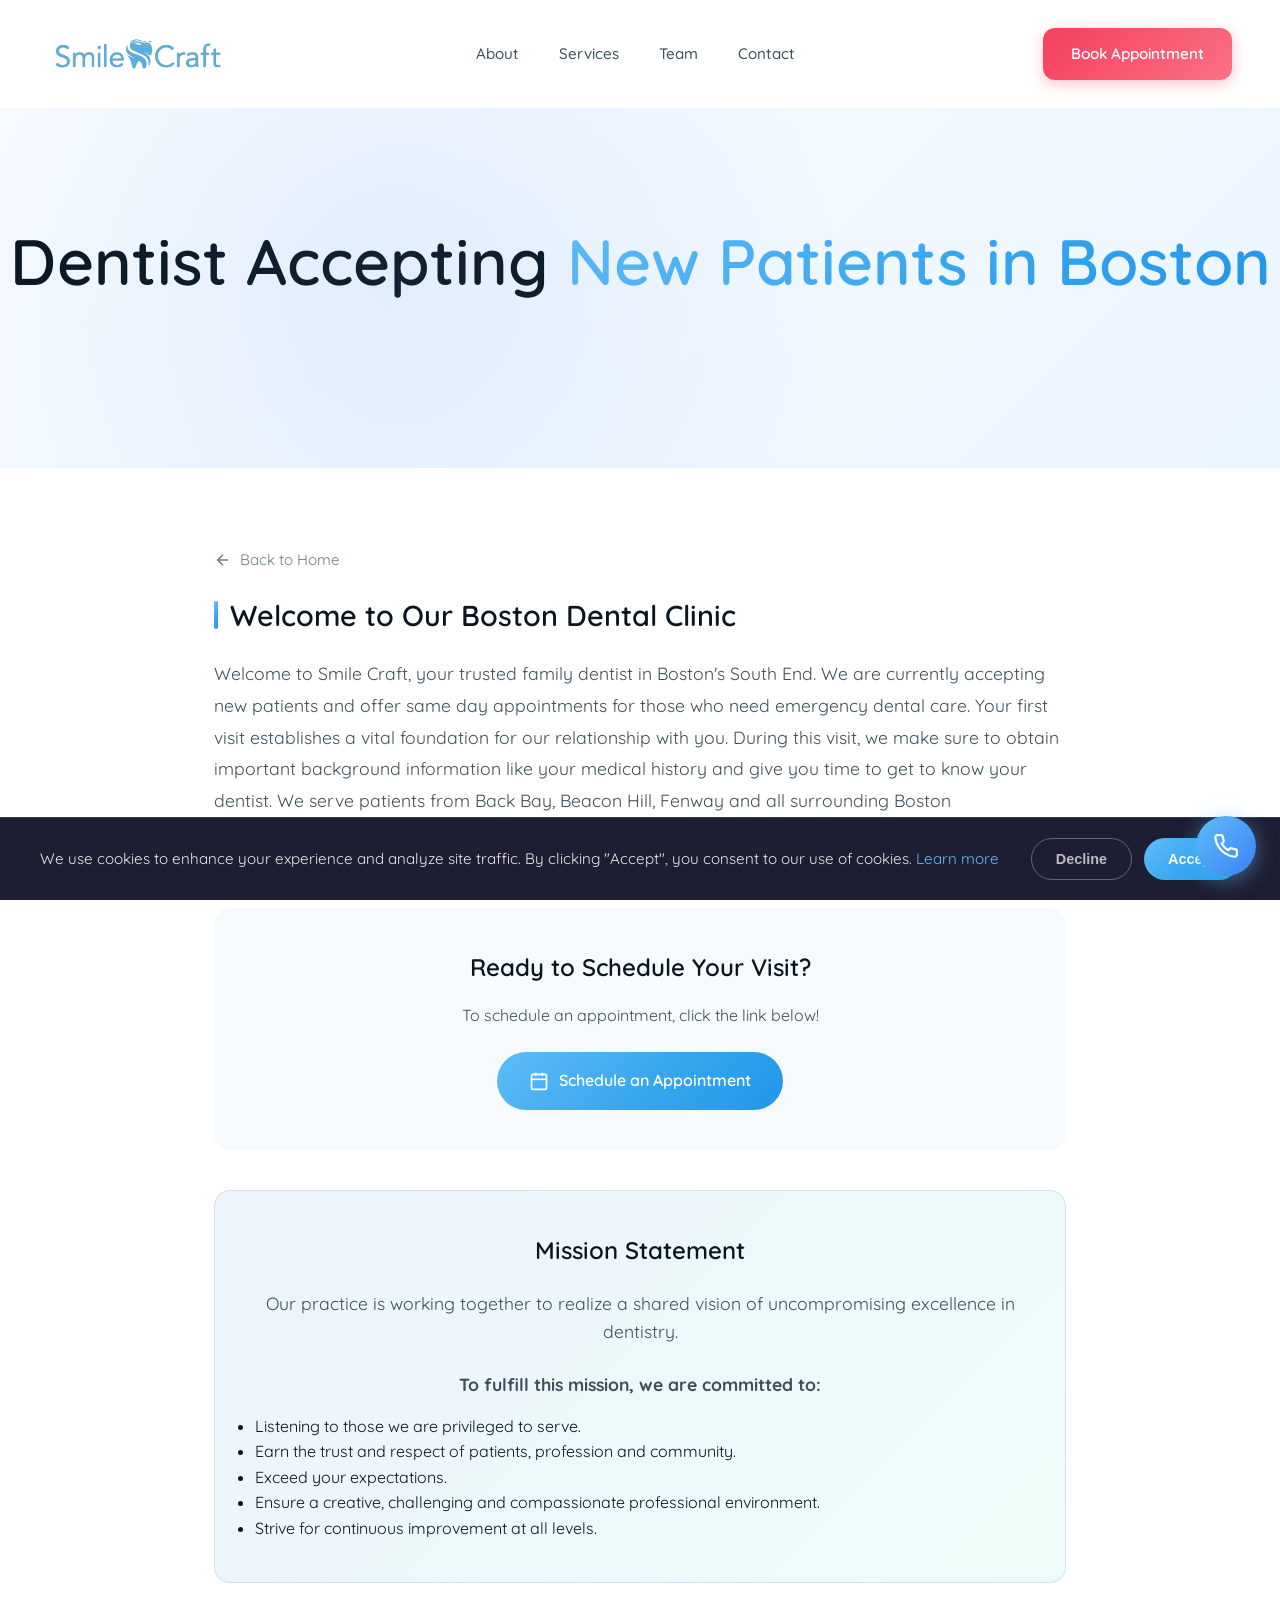
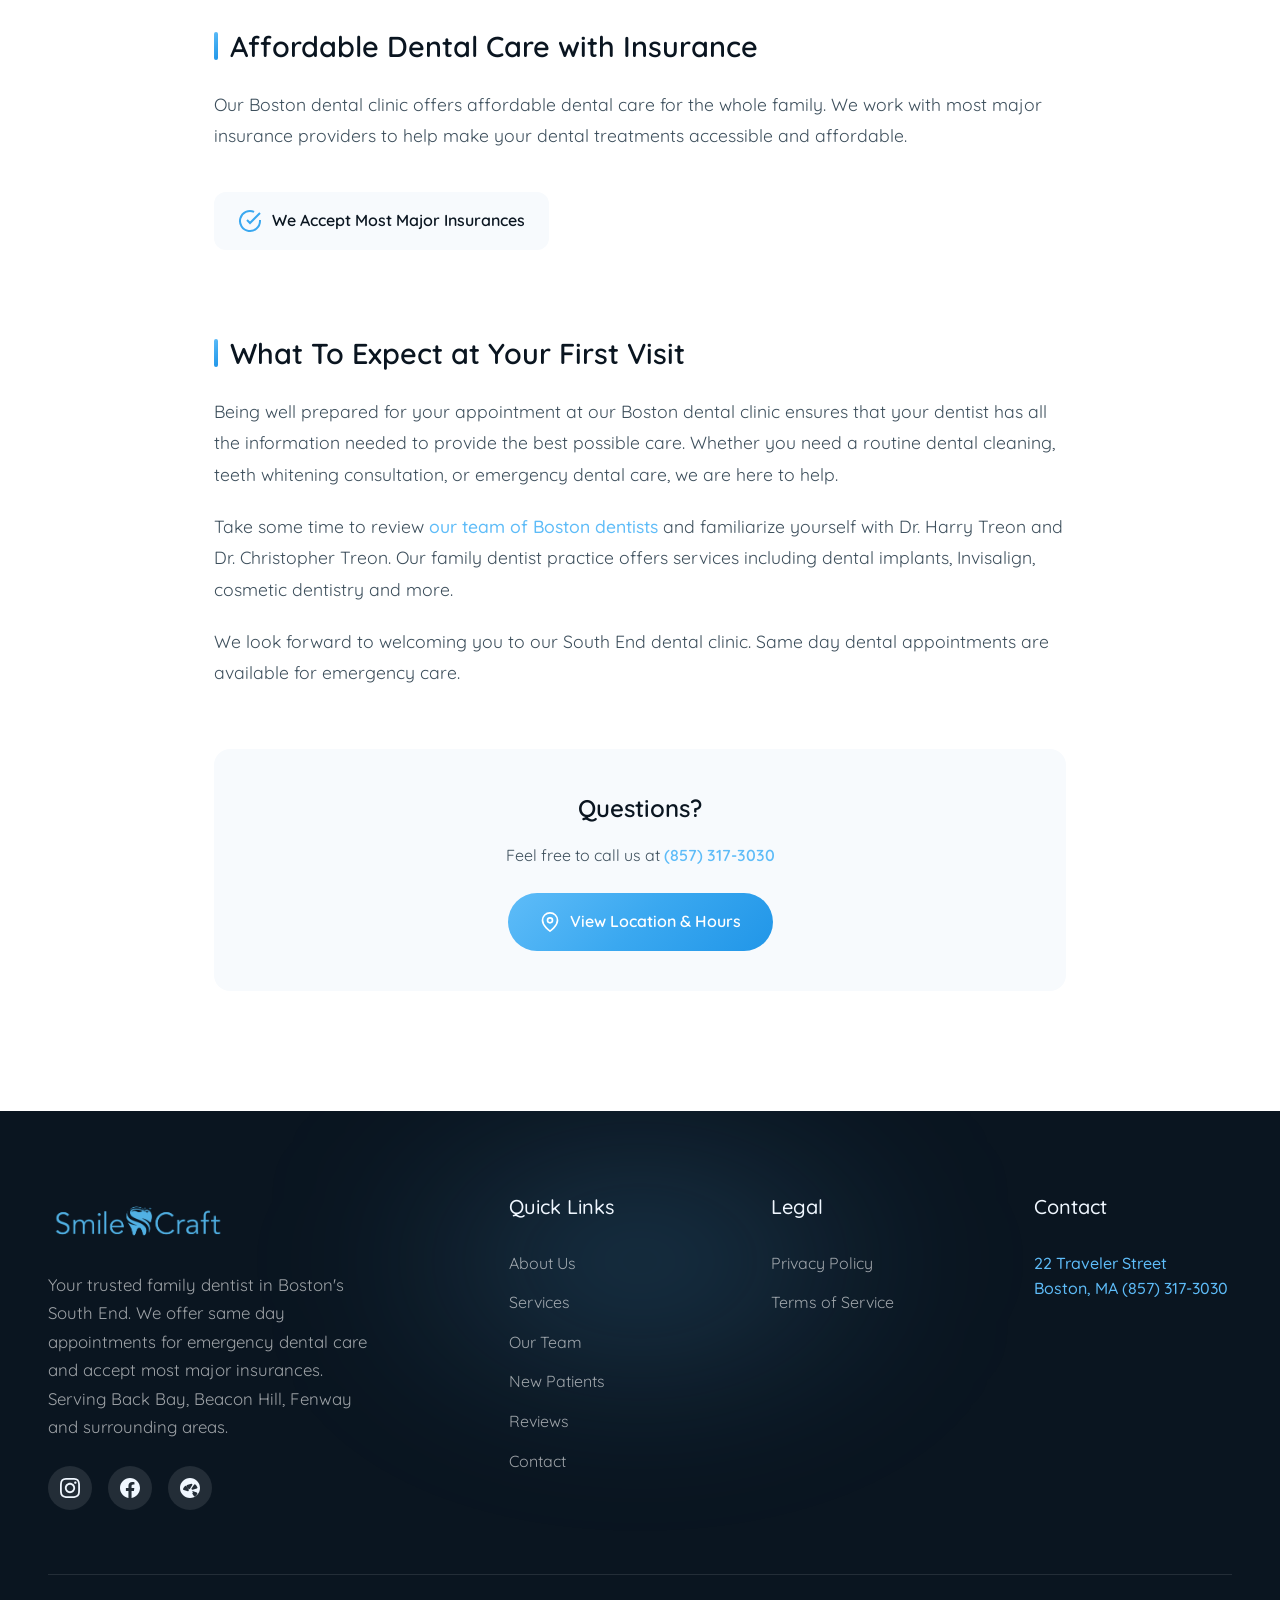
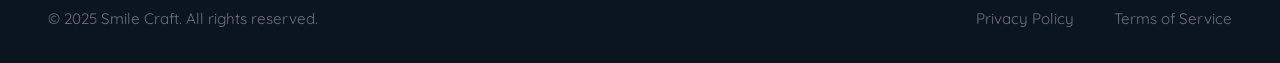
==== commit 8311f59f: "tweaks" ====
--- a/new-patients.html
+++ b/new-patients.html
@@ -265,7 +265,6 @@
                 <li><a href="index.html#about">About</a></li>
                 <li><a href="index.html#services">Services</a></li>
                 <li><a href="index.html#team">Team</a></li>
-                <li><a href="index.html#testimonials">Reviews</a></li>
                 <li><a href="index.html#contact">Contact</a></li>
             </ul>
             
--- a/styles.css
+++ b/styles.css
@@ -690,7 +690,6 @@
     -webkit-background-clip: text;
     -webkit-text-fill-color: transparent;
     background-clip: text;
-    font-style: italic;
     position: relative;
 }
 
@@ -3060,10 +3059,11 @@
    ============================================ */
 
 /* Lock body scroll when modal is open */
-body.modal-open,
-html:has(.doctor-modal.active) {
+body.modal-open {
     overflow: hidden !important;
-    height: 100% !important;
+    position: fixed;
+    width: 100%;
+    overflow-y: scroll;
 }
 
 .doctor-modal {
@@ -3170,10 +3170,12 @@
     color: var(--blue-600);
     text-transform: uppercase;
     letter-spacing: 0.05em;
+    font-family: 'Quicksand';
 }
 
 .modal-body {
     padding: 2rem 2.5rem 2.5rem;
+    
 }
 
 .modal-body p {
@@ -3181,6 +3183,7 @@
     line-height: 1.8;
     margin-bottom: 1.25rem;
     font-size: 1.05rem;
+    font-family: 'Quicksand';
 }
 
 .modal-body p:last-of-type {
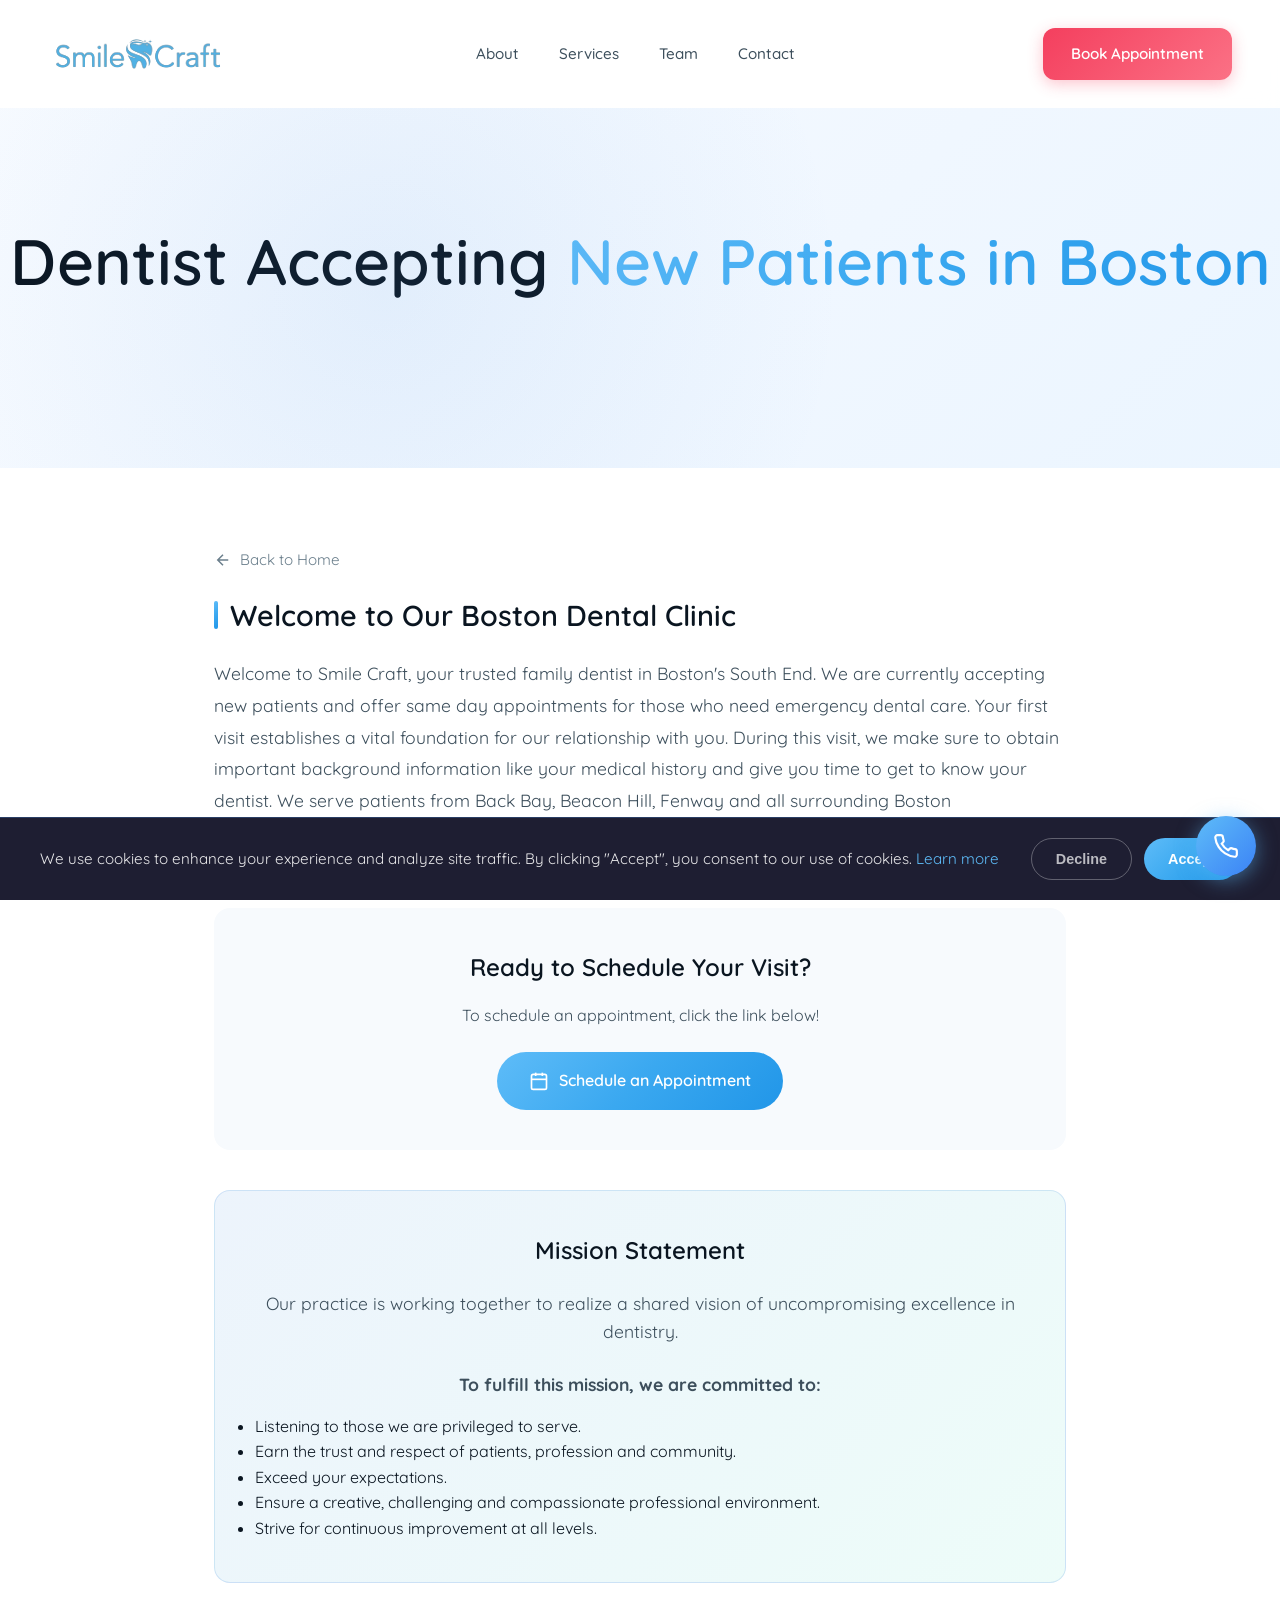
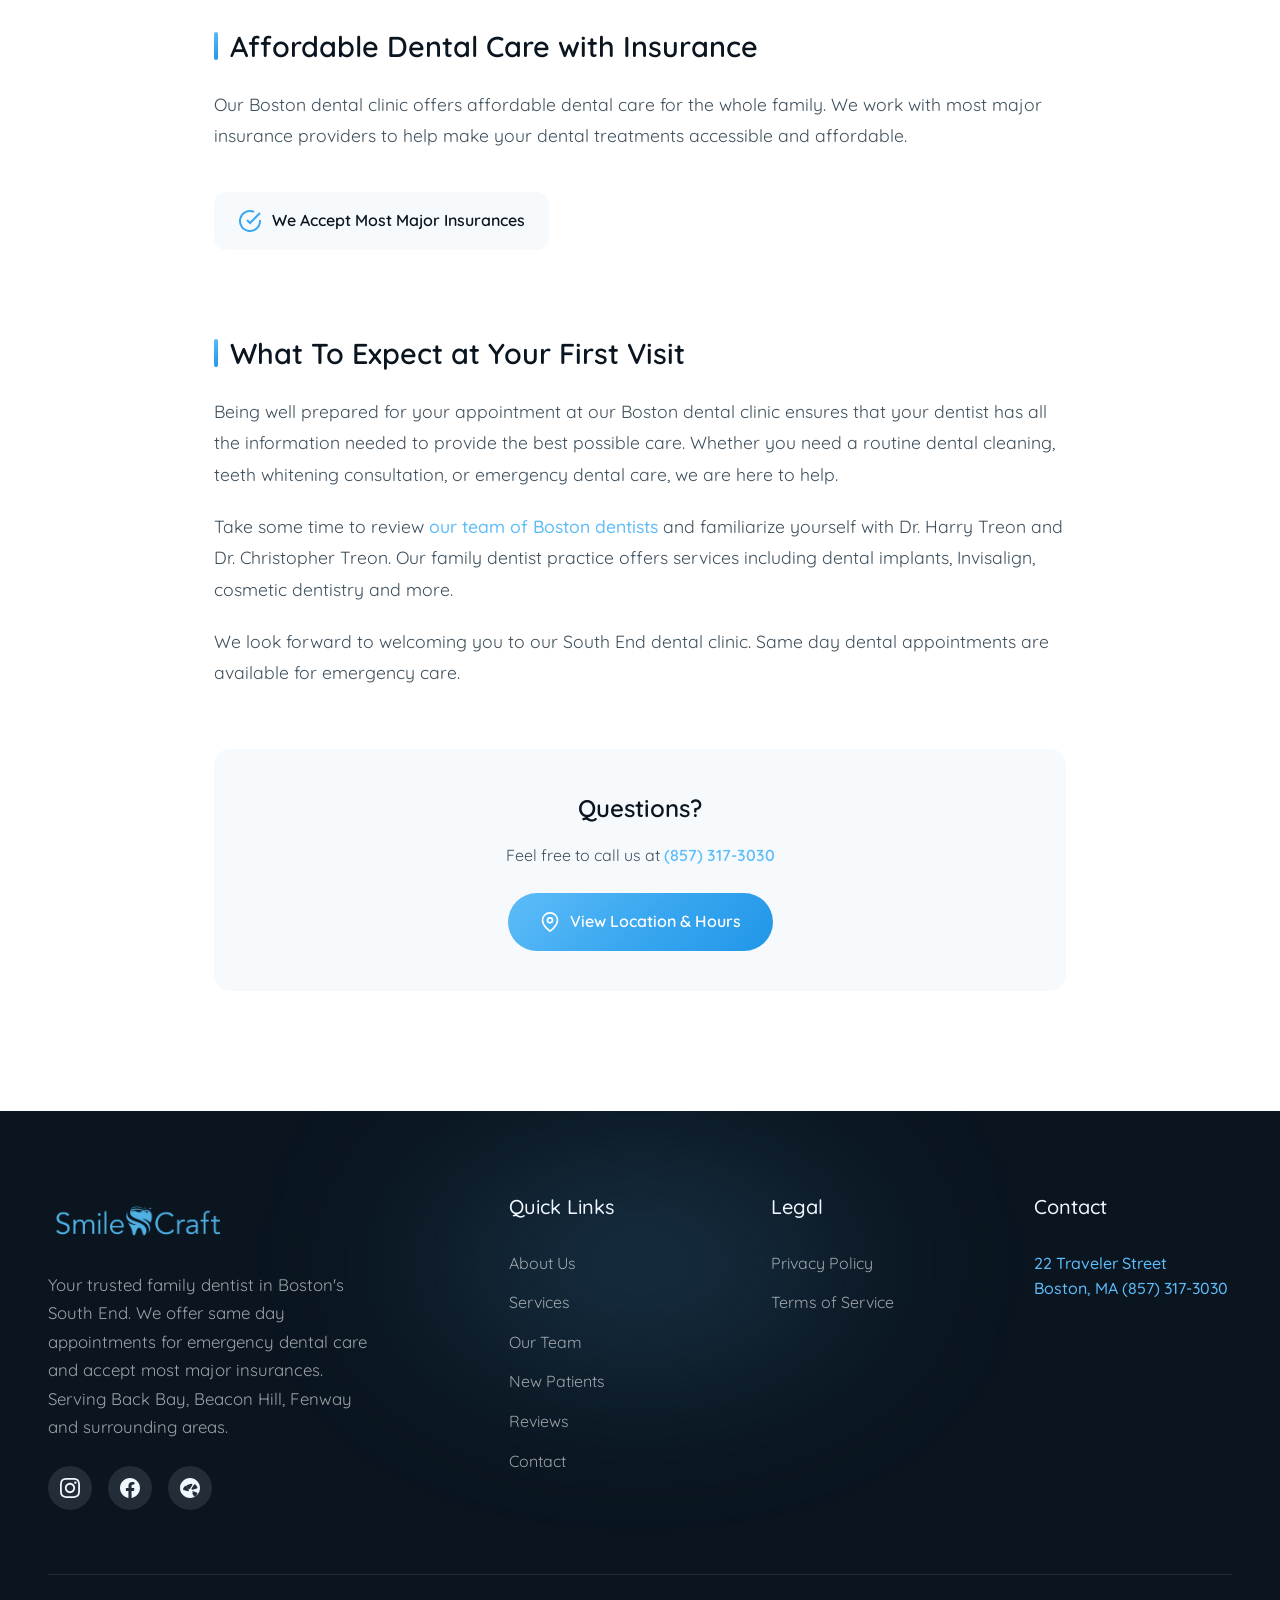
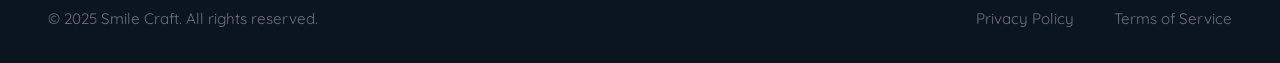
==== commit 2fdb050d: "optimization for bandwith" ====
--- a/new-patients.html
+++ b/new-patients.html
@@ -17,7 +17,7 @@
     <!-- Fonts -->
     <link rel="preconnect" href="https://fonts.googleapis.com">
     <link rel="preconnect" href="https://fonts.gstatic.com" crossorigin>
-    <link href="https://fonts.googleapis.com/css2?family=Quicksand:wght@300;400;500;600;700&display=swap" rel="stylesheet">
+    <link href="https://fonts.googleapis.com/css2?family=Quicksand:wght@400;500;600;700&display=swap" rel="stylesheet">
     
     <!-- Styles -->
     <link rel="stylesheet" href="styles.css">
@@ -258,7 +258,7 @@
     <nav class="nav" id="nav">
         <div class="nav-container">
             <a href="index.html" class="nav-logo">
-                <img src="assets/images/SC_TEXT_RGB.png" alt="Smile Craft Family Dentist Boston" class="logo-img">
+                <img src="assets/images/SC_TEXT_RGB.webp" alt="Smile Craft Family Dentist Boston" class="logo-img">
             </a>
             
             <ul class="nav-links">
@@ -405,7 +405,7 @@
             <div class="footer-grid">
                 <div class="footer-brand">
                     <a href="index.html" class="footer-logo">
-                        <img src="assets/images/SC_TEXT_RGB.png" alt="Smile Craft Dental Clinic Boston" class="logo-img">
+                        <img src="assets/images/SC_TEXT_RGB.webp" alt="Smile Craft Dental Clinic Boston" class="logo-img">
                     </a>
                     <p class="footer-tagline">
                         Your trusted family dentist in Boston's South End. We offer same day appointments for emergency dental care and accept most major insurances. Serving Back Bay, Beacon Hill, Fenway and surrounding areas.
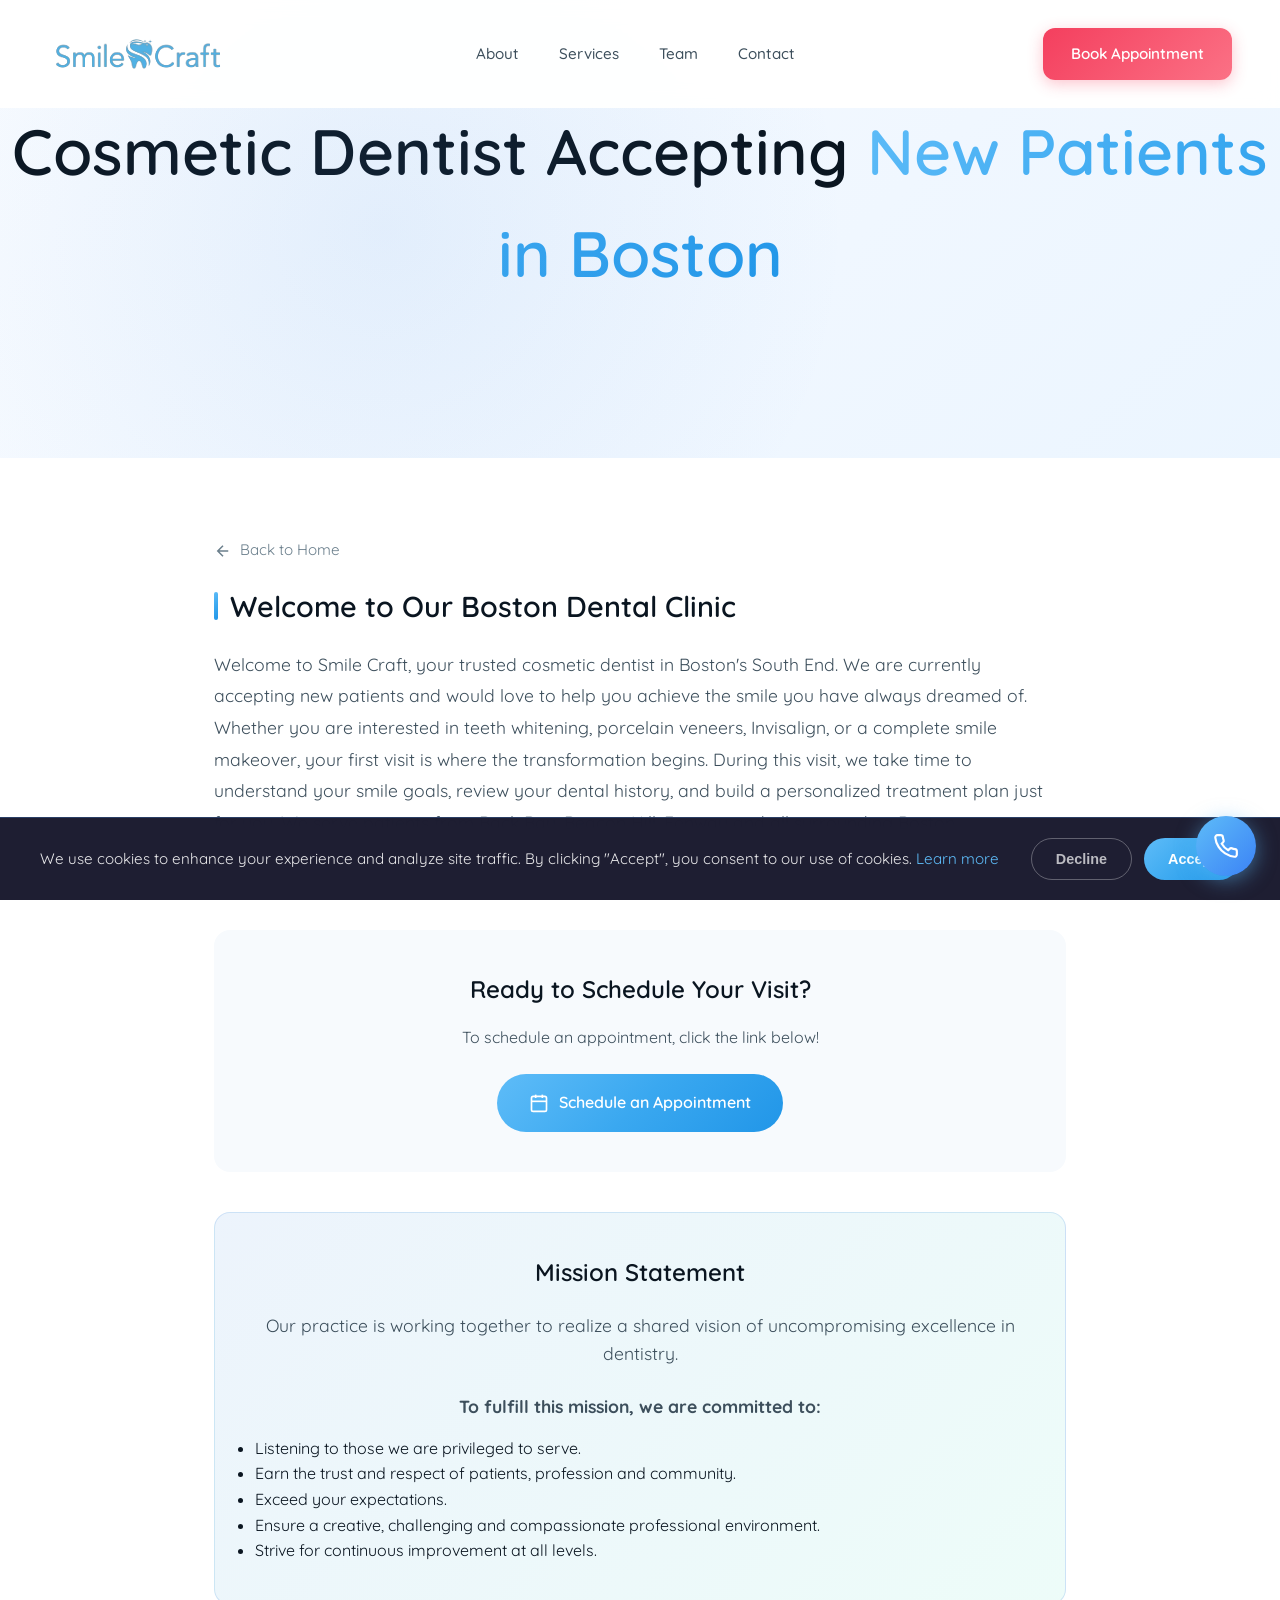
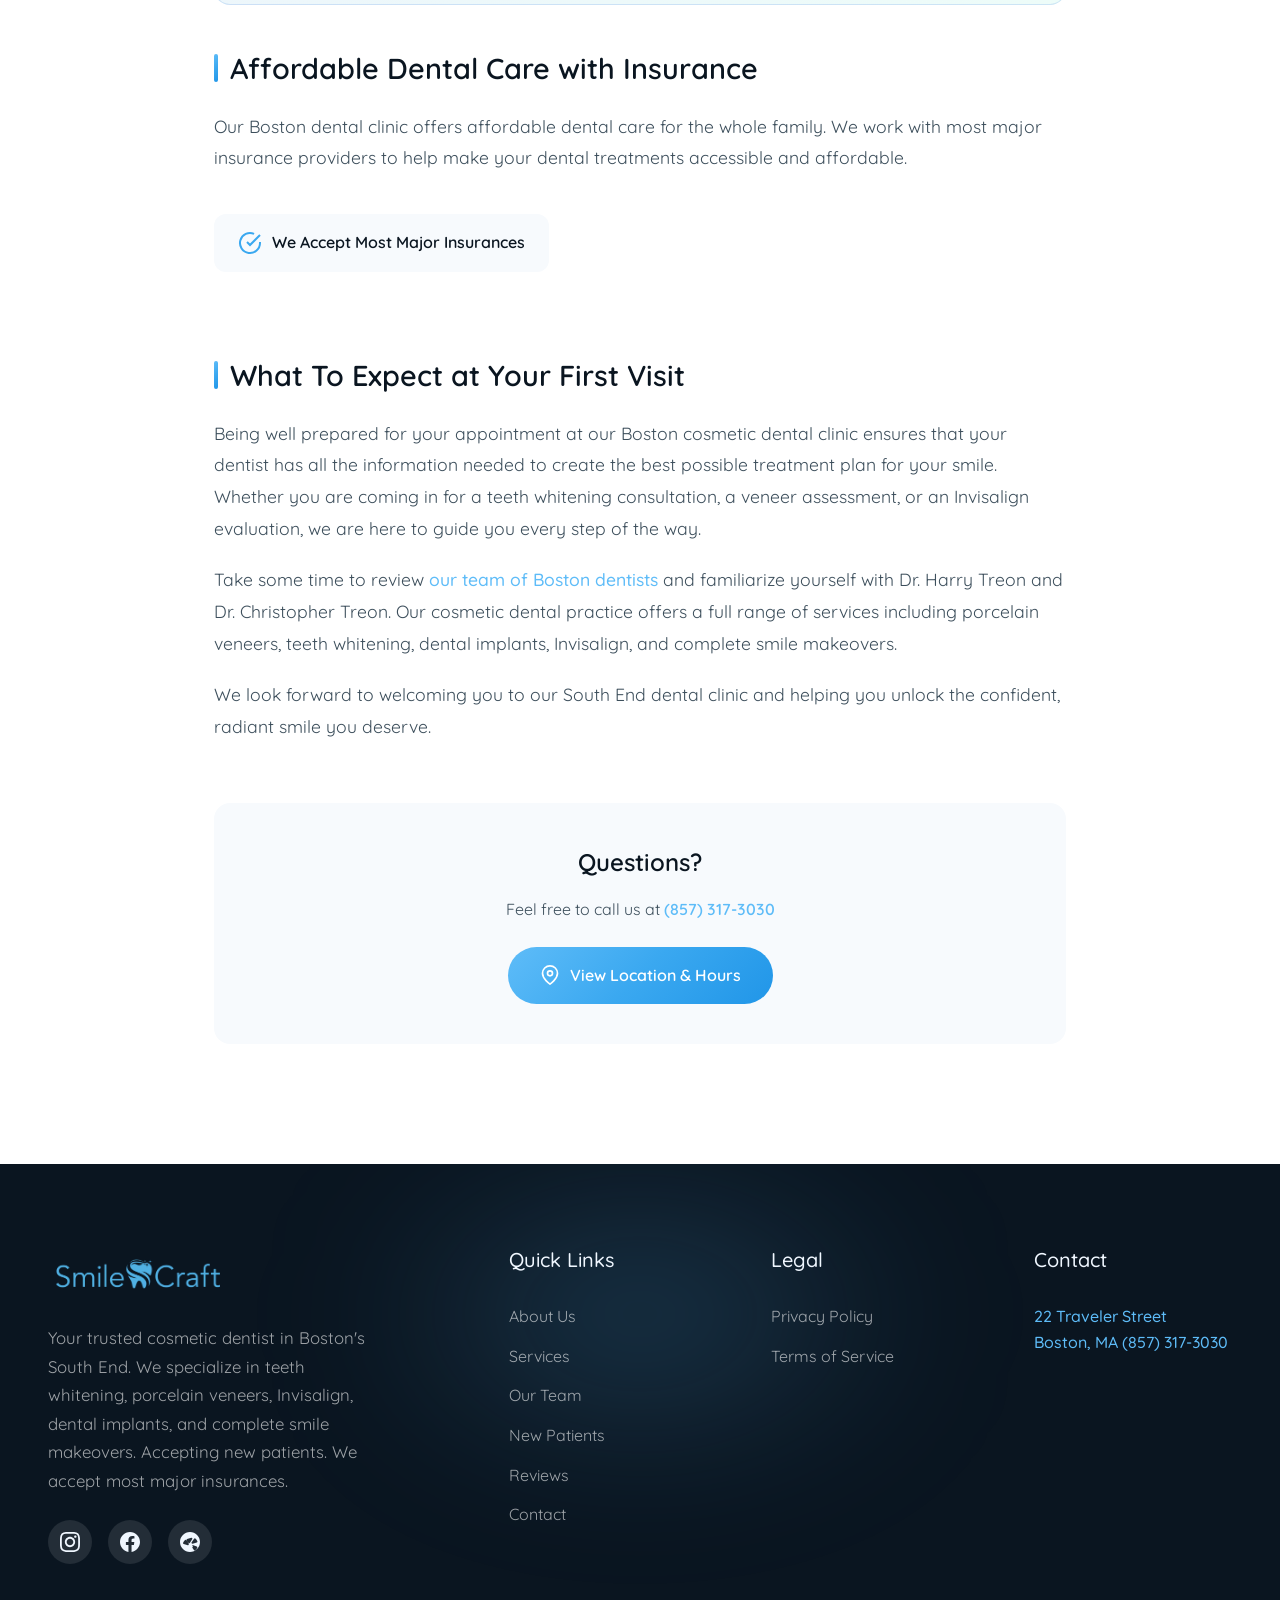
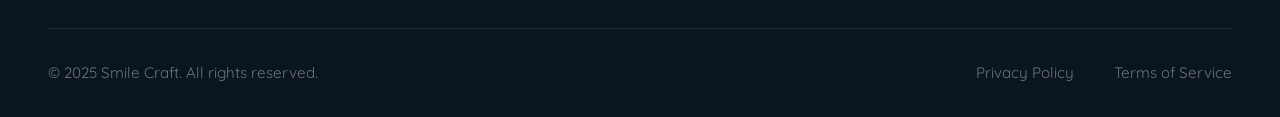
==== commit 2d51c5f1: "content rewrite" ====
--- a/new-patients.html
+++ b/new-patients.html
@@ -3,8 +3,8 @@
 <head>
     <meta charset="UTF-8">
     <meta name="viewport" content="width=device-width, initial-scale=1.0">
-    <title>New Patients | Dentist Accepting New Patients Boston | Same Day Appointments</title>
-    <meta name="description" content="Smile Craft is a family dentist in Boston accepting new patients. We offer same day appointments and accept most major insurances. Visit our South End dental clinic today.">
+    <title>New Patients | Cosmetic Dentist Accepting New Patients Boston | Smile Makeovers</title>
+    <meta name="description" content="Smile Craft is a cosmetic dentist in Boston's South End accepting new patients. Teeth whitening, veneers, Invisalign, and smile makeovers. Visit our South End dental clinic today.">
 
     <!-- Google Tag Manager -->
     <script>(function(w,d,s,l,i){w[l]=w[l]||[];w[l].push({'gtm.start':
@@ -298,7 +298,7 @@
     
     <!-- Page Hero -->
     <section class="page-hero">
-        <h1>Dentist Accepting <span>New Patients in Boston</span></h1>
+        <h1>Cosmetic Dentist Accepting <span>New Patients in Boston</span></h1>
     </section>
     
     <!-- Page Content -->
@@ -315,12 +315,13 @@
             <div class="content-section">
                 <h2>Welcome to Our Boston Dental Clinic</h2>
                 <p>
-                    Welcome to Smile Craft, your trusted family dentist in Boston's South End. We are currently
-                    accepting new patients and offer same day appointments for those who need emergency dental care.
-                    Your first visit establishes a vital foundation for our relationship with you. During this visit,
-                    we make sure to obtain important background information like your medical history and give you
-                    time to get to know your dentist. We serve patients from Back Bay, Beacon Hill, Fenway and all
-                    surrounding Boston neighborhoods.
+                    Welcome to Smile Craft, your trusted cosmetic dentist in Boston's South End. We are currently
+                    accepting new patients and would love to help you achieve the smile you have always dreamed of.
+                    Whether you are interested in teeth whitening, porcelain veneers, Invisalign, or a complete
+                    smile makeover, your first visit is where the transformation begins. During this visit,
+                    we take time to understand your smile goals, review your dental history, and build a
+                    personalized treatment plan just for you. We serve patients from Back Bay, Beacon Hill,
+                    Fenway and all surrounding Boston neighborhoods.
                 </p>
             </div>
             
@@ -369,18 +370,20 @@
             <div class="content-section">
                 <h2>What To Expect at Your First Visit</h2>
                 <p>
-                    Being well prepared for your appointment at our Boston dental clinic ensures that your dentist
-                    has all the information needed to provide the best possible care. Whether you need a routine
-                    dental cleaning, teeth whitening consultation, or emergency dental care, we are here to help.
+                    Being well prepared for your appointment at our Boston cosmetic dental clinic ensures that
+                    your dentist has all the information needed to create the best possible treatment plan for
+                    your smile. Whether you are coming in for a teeth whitening consultation, a veneer
+                    assessment, or an Invisalign evaluation, we are here to guide you every step of the way.
                 </p>
                 <p>
                     Take some time to review <a href="index.html#team" class="staff-link">our team of Boston dentists</a>
-                    and familiarize yourself with Dr. Harry Treon and Dr. Christopher Treon. Our family dentist
-                    practice offers services including dental implants, Invisalign, cosmetic dentistry and more.
+                    and familiarize yourself with Dr. Harry Treon and Dr. Christopher Treon. Our cosmetic dental
+                    practice offers a full range of services including porcelain veneers, teeth whitening,
+                    dental implants, Invisalign, and complete smile makeovers.
                 </p>
                 <p>
-                    We look forward to welcoming you to our South End dental clinic. Same day dental appointments
-                    are available for emergency care.
+                    We look forward to welcoming you to our South End dental clinic and helping you unlock
+                    the confident, radiant smile you deserve.
                 </p>
             </div>
             
@@ -408,7 +411,7 @@
                         <img src="assets/images/SC_TEXT_RGB.webp" alt="Smile Craft Dental Clinic Boston" class="logo-img">
                     </a>
                     <p class="footer-tagline">
-                        Your trusted family dentist in Boston's South End. We offer same day appointments for emergency dental care and accept most major insurances. Serving Back Bay, Beacon Hill, Fenway and surrounding areas.
+                        Your trusted cosmetic dentist in Boston's South End. We specialize in teeth whitening, porcelain veneers, Invisalign, dental implants, and complete smile makeovers. Accepting new patients. We accept most major insurances.
                     </p>
                     <div class="footer-social">
                         <a href="https://www.instagram.com/smilecraftboston/" target="_blank" rel="noopener" aria-label="Instagram">
--- a/styles.css
+++ b/styles.css
@@ -251,8 +251,7 @@
    NAVIGATION - Glassmorphism Style
    ============================================ */
 .nav {
-    position: sticky;
-    position: -webkit-sticky;
+    position: fixed;
     top: 0;
     left: 0;
     right: 0;
@@ -521,7 +520,7 @@
     grid-template-columns: 1fr 1fr;
     gap: 4rem;
     align-items: center;
-    padding: 2rem var(--container-padding) var(--section-padding);
+    padding: calc(2rem + 80px) var(--container-padding) var(--section-padding);
     max-width: var(--container-max);
     margin: 0 auto;
     overflow: visible;
